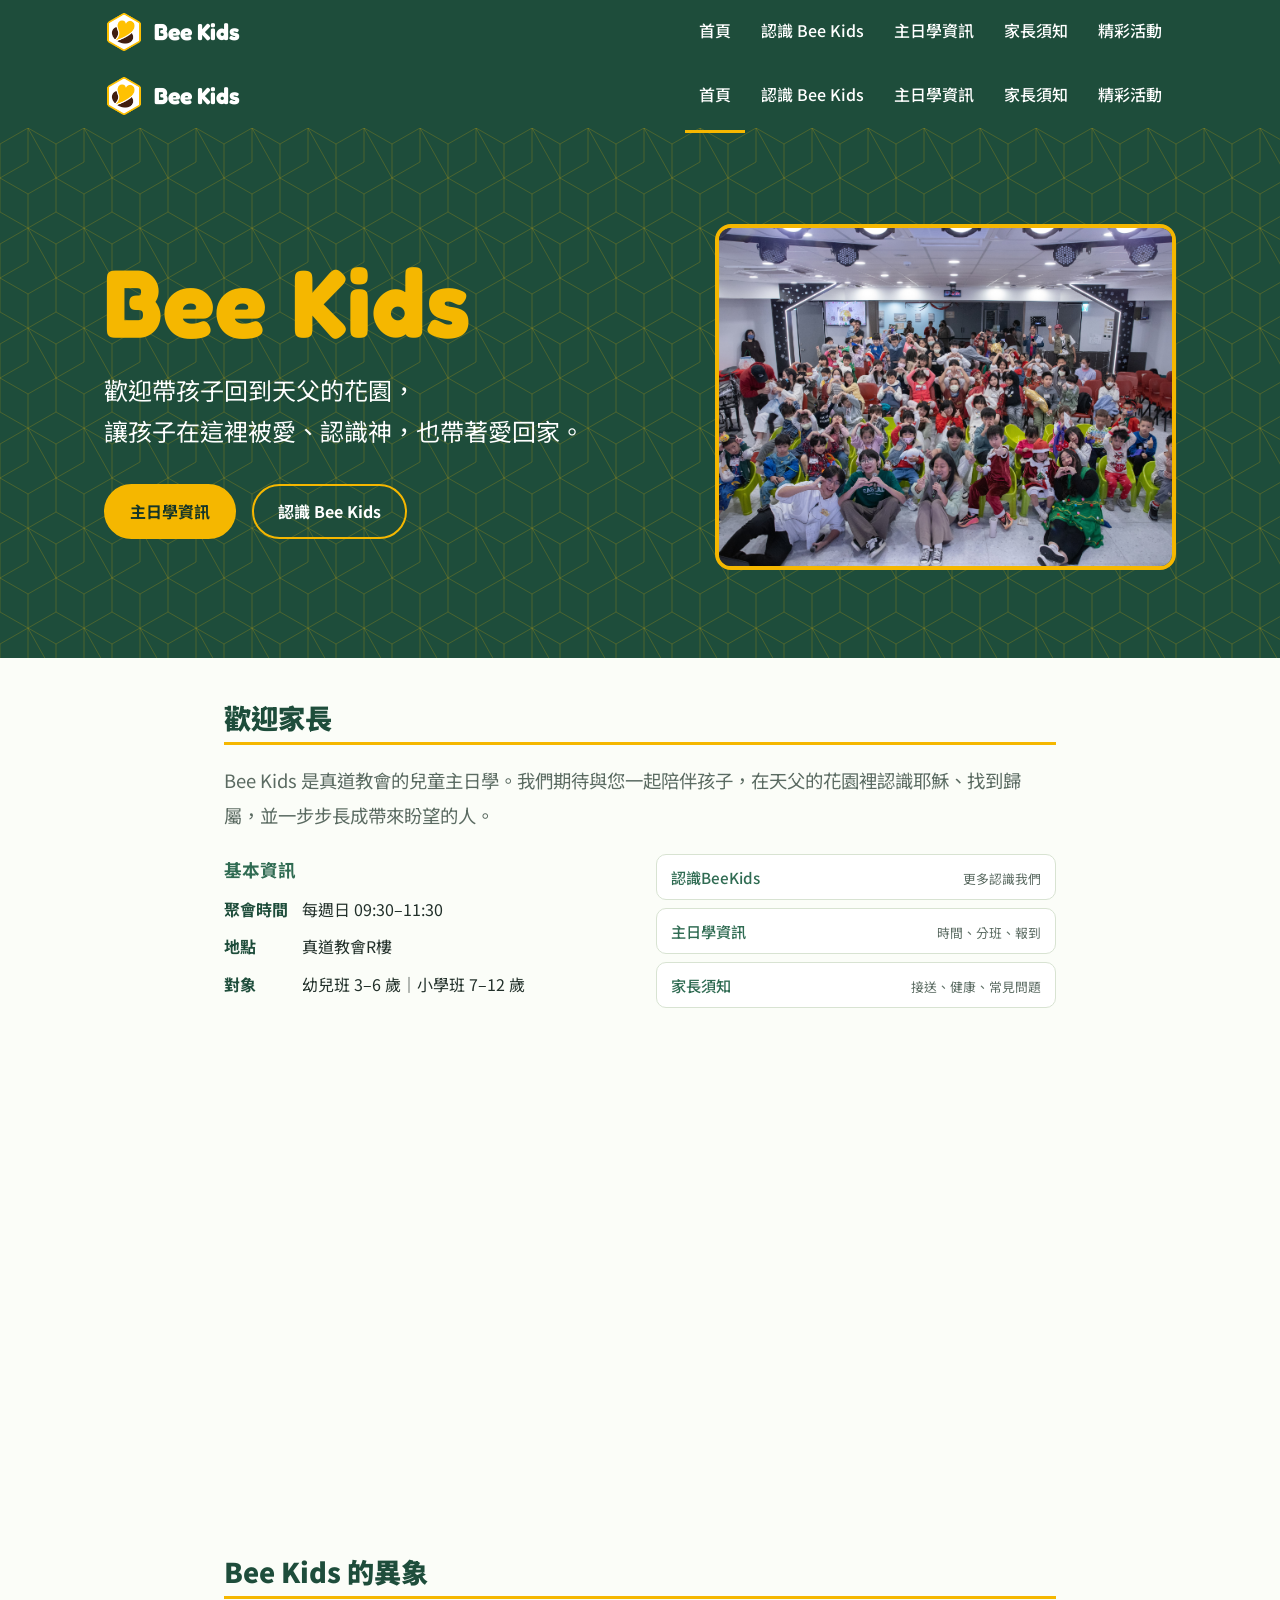
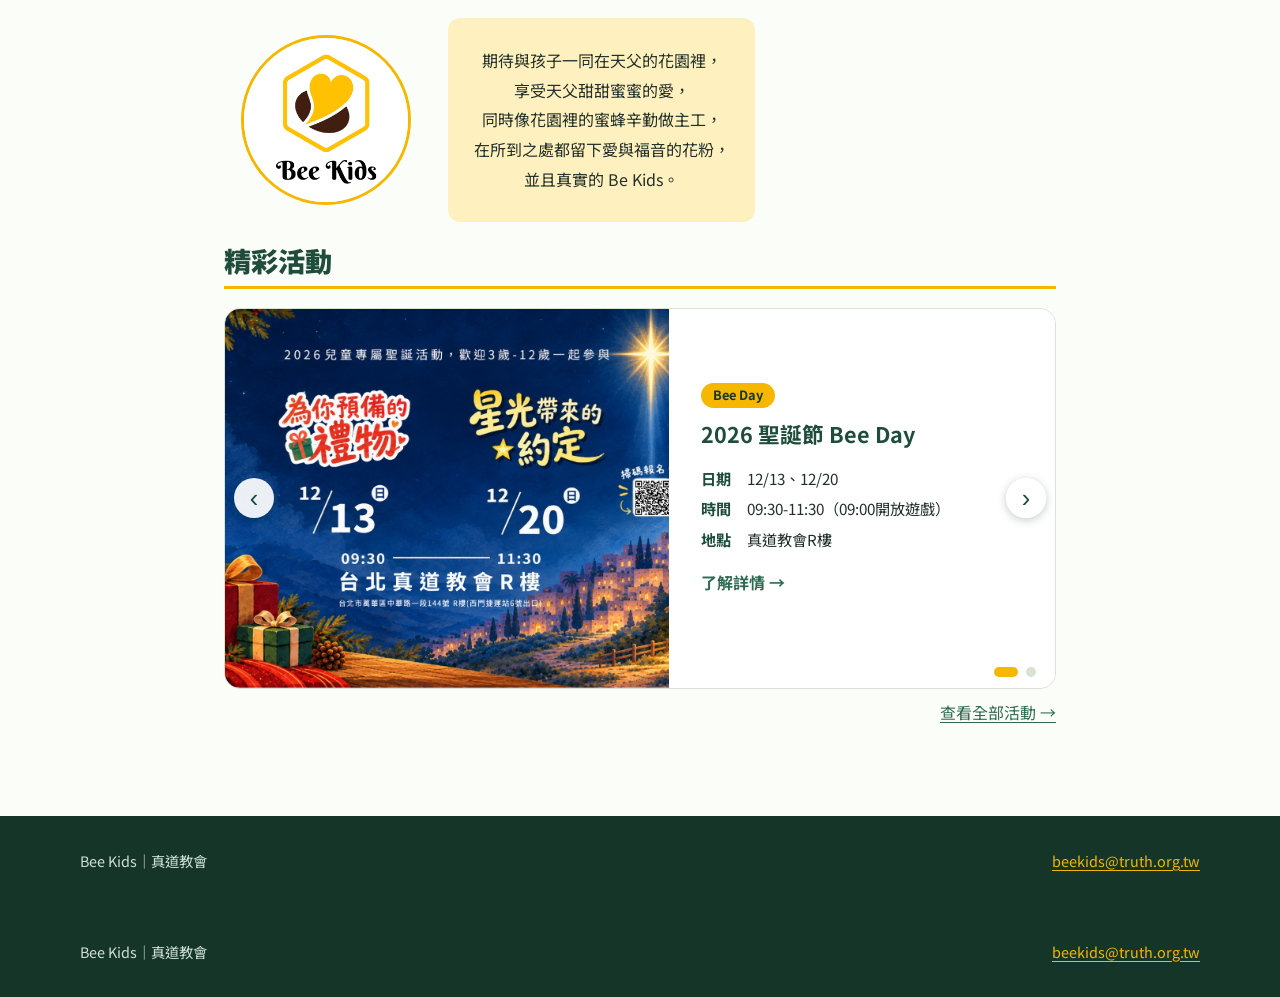
==== index.html @ 4174f371 "Update index.html" ====
<!doctype html>
<html lang="zh-Hant">
<head>
<meta charset="utf-8">
<meta name="viewport" content="width=device-width, initial-scale=1">
<title>Bee Kids｜家長平台</title>
<meta name="description" content="Bee Kids 兒童主日學家長平台：認識我們、主日學資訊、家長須知與年度行事曆。">
<link rel="stylesheet" href="assets/site.css">
<script defer src="assets/site.js"></script>
<link rel="stylesheet" href="assets/site.css">
<script defer src="assets/site.js"></script>
<script defer src="assets/events-carousel.js"></script>
</head>
<body class="home">

<section class="hero">
  <div class="hero-in">
    <div class="hero-text">
      <h1>Bee Kids</h1>
      <p>歡迎帶孩子回到天父的花園，<br>讓孩子在這裡被愛、認識神，也帶著愛回家。</p>
      <div class="btns">
        <a class="btn solid" href="parents/info.html">主日學資訊</a>
        <a class="btn line" href="parents/about.html">認識 Bee Kids</a>
      </div>
    </div>
    <figure class="hero-photo">
  <img src="assets/img/0705.jpg" alt="Bee Kids 活動合照">
</figure>
  </div>
</section>

<main id="main" class="page no-toc">
<article class="prose">

<h2 id="welcome">歡迎家長</h2>
<p class="lead">Bee Kids 是真道教會的兒童主日學。我們期待與您一起陪伴孩子，在天父的花園裡認識耶穌、找到歸屬，並一步步長成帶來盼望的人。</p>

<div class="info-split">
  <div class="info-left">
    <h3>基本資訊</h3>
    <dl class="facts">
      <dt>聚會時間</dt><dd>每週日 <span class="nw">09:30–11:30</span></dd>
      <dt>地點</dt><dd>真道教會R樓</dd>
      <dt>對象</dt><dd><span class="nw">幼兒班 3–6 歲</span>｜<span class="nw">小學班 7–12 歲</span></dd>
    </dl>
  </div>

  <ul class="links row">
    <li><a href="parents/info.html">認識BeeKids<small>更多認識我們</small></a></li>
    <li><a href="parents/info.html">主日學資訊<small>時間、分班、報到</small></a></li>
    <li><a href="parents/faq.html">家長須知<small>接送、健康、常見問題</small></a></li>
  </ul>
</div>

<!-- 影片播放區塊 -->
<div class="video-container" style="position: relative; padding-bottom: 56.25%; height: 0; overflow: hidden; max-width: 100%; margin-top: 1.5rem; border-radius: 12px;">
  <iframe 
    src="https://www.youtube.com/embed/9BmwcE1uINo" 
    title="Bee Kids 介紹影片" 
    frameborder="0" 
    allow="accelerometer; autoplay; clipboard-write; encrypted-media; gyroscope; picture-in-picture; web-share" 
    allowfullscreen
    style="position: absolute; top: 0; left: 0; width: 100%; height: 100%;">
  </iframe>
</div>

<h2 id="brand">Bee Kids 的異象</h2>
<div class="split has-logo two">
  <div class="split-logo"><img src="assets/img/BeeKids_白底.jpg" alt="Bee Kids LOGO"></div>
  <div class="split-text"><p>期待與孩子一同在天父的花園裡，<br>
    享受天父甜甜蜜蜜的愛，<br>
    同時像花園裡的蜜蜂辛勤做主工，<br>
    在所到之處都留下愛與福音的花粉，<br>
    並且真實的 Be Kids。</p></div>
</div>

  <section id="events-home" data-events-carousel hidden>
  <h2>精彩活動</h2>
  <div class="ev-car-mount"></div>
  <p class="ev-more"><a href="parents/events.html">查看全部活動 →</a></p>
</section>


</article>
</main>
</body>
</html>
---- assets/site.css ----
@import url("https://fonts.googleapis.com/css2?family=Fredoka:wght@500;700&family=Noto+Sans+TC:wght@400;500;700;900&display=swap");

:root{
  --honey:#F5B700; --honey-soft:#FFF1BF; --garden:#1E4D3B; --garden-deep:#143528; --leaf:#2F6B52;
  --ink:#22302A; --muted:#5B6B62; --paper:#FBFDF8; --mist:#EDF4E8; --line:#D8E3D2;
  --hw:125px; --head:64px;
}
*{box-sizing:border-box}
html{scroll-behavior:smooth;scroll-padding-top:calc(var(--head) + 20px)}
body{margin:0;font:400 1rem/1.85 "Noto Sans TC",system-ui,-apple-system,"Microsoft JhengHei",sans-serif;color:var(--ink);background:var(--paper)}
a{color:var(--leaf);text-underline-offset:3px}
a:focus-visible,button:focus-visible{outline:3px solid var(--honey);outline-offset:2px}
code{background:var(--mist);padding:.1em .4em;border-radius:4px;font-size:.9em}
.skip{position:absolute;left:-999px;top:8px}
.skip:focus{left:8px;background:#fff;padding:8px 12px;z-index:100}

/* ---------- Header ---------- */
.site-header{position:sticky;top:0;z-index:50;background:var(--garden);color:#fff;height:var(--head)}
.bar{max-width:1120px;height:100%;margin:0 auto;padding:0 24px;display:flex;align-items:center;gap:24px}
.brand{display:flex;align-items:center;gap:10px;color:var(--honey);text-decoration:none;font:700 1.45rem/1 Fredoka,sans-serif}
.brand img{height:40px;width:auto}
.site-header nav{margin-left:auto}
.site-header nav ul{list-style:none;margin:0;padding:0}
.site-header nav>ul{display:flex;gap:2px}
.site-header a{color:#fff;text-decoration:none}
.site-header nav>ul>li{position:relative}
.site-header nav>ul>li>a{display:block;padding:21px 14px;font-weight:500;border-bottom:3px solid transparent}
.site-header nav>ul>li:hover>a,.site-header nav>ul>li.on>a,.site-header a[aria-current]{border-bottom-color:var(--honey)}
.sub{display:none;position:absolute;left:0;top:100%;min-width:220px;background:#fff;border:1px solid var(--line);border-top:3px solid var(--honey);box-shadow:0 10px 24px rgba(20,53,40,.18);padding:8px 0}
.has-sub:hover>.sub,.has-sub:focus-within>.sub{display:block}
.sub a{display:block;color:var(--ink);padding:6px 18px;font-size:.95rem}
.sub a:hover{background:var(--honey-soft)}
.sub a[aria-current]{font-weight:700;background:var(--honey-soft)}
.sub .grp>a{font-weight:700;color:var(--garden)}
.sub .grp ul a{padding-left:34px;font-size:.9rem;color:var(--muted)}
.menu-btn{display:none;margin-left:auto;background:none;border:1px solid rgba(255,255,255,.5);color:#fff;border-radius:8px;padding:6px 14px;font:inherit;cursor:pointer}

/* ---------- Hero (home) ---------- */
.hero{background:var(--garden) url("data:image/svg+xml,%3Csvg xmlns='http://www.w3.org/2000/svg' width='56' height='100'%3E%3Cpath d='M28 66L0 50V16L28 0l28 16v34zM28 100V66M28 0v34L0 50v34l28 16 28-16V50z' fill='none' stroke='%23F5B700' stroke-opacity='.2'/%3E%3C/svg%3E");color:#fff}
.hero-in{max-width:1120px;margin:0 auto;padding:96px 24px 88px}
.hero-in{display:grid;grid-template-columns:1.1fr .9fr;gap:48px;align-items:center}
.hero-photo{margin:0}
.hero-photo img{display:block;width:100%;aspect-ratio:4/3;object-fit:cover;border-radius:16px;border:4px solid var(--honey)}
.hero h1{margin:0 0 20px;font:700 clamp(3.2rem,9vw,6rem)/1 Fredoka,sans-serif;color:var(--honey);letter-spacing:.01em}
.hero p{margin:0 0 32px;max-width:26em;font-size:clamp(1.15rem,2.4vw,1.5rem);line-height:1.7}
.btns{display:flex;flex-wrap:wrap;gap:12px}
.btn{display:inline-block;padding:11px 24px;border-radius:999px;font-weight:700;text-decoration:none;border:2px solid var(--honey)}
.btn.solid{background:var(--honey);color:var(--garden-deep)}
.btn.line{color:#fff}
.btn:hover{background:#fff;border-color:#fff;color:var(--garden-deep)}
.btns{display:flex;flex-wrap:wrap;gap:16px}
.btns-br{flex-basis:100%;height:0}
.hero-in{display:grid;grid-template-columns:1.1fr .9fr;gap:48px;align-items:center}
.hero-photo{margin:0}
.hero-photo img{display:block;width:100%;aspect-ratio:4/3;object-fit:cover;border-radius:16px;border:4px solid var(--honey)}

/* ---------- Page layout ---------- */
.page{max-width:1120px;margin:0 auto;padding:40px 24px 88px;display:grid;grid-template-columns:minmax(0,1fr) 220px;gap:48px}
.page.solo{grid-template-columns:minmax(0,1fr)}
.page.no-toc{grid-template-columns:minmax(0,52rem);justify-content:center}
.prose{max-width:46rem}
.home .prose{max-width:52rem}
.crumbs{font-size:.88rem;color:var(--muted);margin-bottom:8px}
.crumbs a{color:var(--muted)}
.crumbs span{margin:0 6px}
h1{font-size:2.3rem;line-height:1.3;font-weight:900;margin:0 0 .6em;color:var(--garden)}
h2{font-size:1.7rem;line-height:1.4;font-weight:900;margin:3.2rem 0 1rem;padding-bottom:.4rem;border-bottom:3px solid var(--honey);color:var(--garden)}
h2:first-child{margin-top:0}
h2 small,h3 small{font-size:.8rem;font-weight:400;color:#777;margin-left:.8em}
h3{font-size:1.25rem;font-weight:700;margin:2.2rem 0 .6rem;color:var(--leaf)}
.lead{font-size:1.15rem;color:var(--muted)}
.prose ul,.prose ol{padding-left:1.4em}
.prose li{margin:.35em 0}
.prose li::marker{color:var(--honey);font-weight:700}
.prose ol>li::marker{color:var(--leaf)}

/* ---------- Components ---------- */
.callout{background:var(--honey-soft);border-left:6px solid var(--honey);padding:14px 20px;margin:1.6rem 0;border-radius:0 8px 8px 0}
.callout p{margin:.3em 0}
.quote{font-size:1.2rem;font-weight:700;color:var(--garden);margin:1rem 0}
.steps{list-style:none;padding:0!important;display:grid;grid-template-columns:repeat(auto-fit,minmax(150px,1fr));gap:12px;counter-reset:s;margin:1rem 0 1.6rem}
.steps li{counter-increment:s;background:var(--mist);border-radius:10px;padding:14px 16px;margin:0;font-weight:500}
.steps li::before{content:counter(s);display:grid;place-items:center;width:28px;height:28px;margin-bottom:6px;border-radius:50%;background:var(--honey);color:var(--garden-deep);font:700 .95rem/1 Fredoka,sans-serif}
.links{list-style:none;padding:0!important;margin:1rem 0}
.links li{margin:0;border-bottom:1px solid var(--line)}
.links a{display:flex;justify-content:space-between;gap:16px;padding:12px 4px;text-decoration:none;font-weight:500}
.links a:hover{background:var(--honey-soft)}
.links small{color:var(--muted);font-weight:400}
.links.row{display:grid;grid-template-columns:repeat(3,1fr);gap:12px}
.links.row li{border:1px solid var(--line);border-radius:10px;background:#fff}
.links.row a{flex-direction:column;justify-content:center;gap:2px;padding:16px 18px;height:100%;border-radius:10px}
.split{display:grid;grid-template-columns:1fr 1fr;gap:20px;align-items:stretch;margin:1.2rem 0}
.split>*{margin:0!important;border-radius:12px}
.split.has-logo{grid-template-columns:.8fr 1.2fr 1.1fr}
.split-logo{display:flex;align-items:center;justify-content:center;padding:8px}
.split-logo img{width:100%;max-width:170px;aspect-ratio:1;object-fit:cover;border-radius:50%;border:3px solid var(--honey);background:#fff}
.split-text p{margin:0}
.split-text{display:flex;align-items:center;justify-content:center;text-align:center;background:var(--honey-soft);padding:28px 20px}
.split .links{border:1px solid var(--line);background:#fff;padding:6px 16px!important;display:flex;flex-direction:column;justify-content:center}
.split .links li:last-child{border-bottom:0}
.core{display:grid;grid-template-columns:auto 1fr;gap:40px;align-items:start;margin-top:1rem}
.core h3{margin-top:0}
.core .honey{margin:1rem 0 0}
.core-role{background:var(--mist);border-radius:12px;padding:24px 28px}
.sheet-wrap{overflow:auto;max-height:78vh;border:1px solid var(--line);border-radius:10px;background:#fff}
.sheet-table{border-collapse:separate;border-spacing:0;min-width:760px;width:100%;font-size:.92rem;line-height:1.5}
.sheet-table th,.sheet-table td{padding:6px 10px;border-bottom:1px solid var(--line);text-align:center;white-space:nowrap}
.sheet-table thead th{position:sticky;top:0;z-index:2;background:var(--garden);color:#fff;font-weight:700}
.sheet-table thead th small{display:block;font-weight:400;font-size:.75rem;color:var(--honey)}
.sheet-table .c1,.sheet-table .c2{position:sticky;z-index:1;background:var(--mist);color:var(--garden);font-weight:700;text-align:left}
.sheet-table .c1{left:0;width:52px;min-width:52px;max-width:52px;padding:6px;white-space:normal;text-align:center}
.sheet-table .c2{left:52px;width:108px;min-width:108px;padding:6px 8px;font-size:.88rem;white-space:normal;border-right:1px solid var(--line)}
.sheet-table thead .c1,.sheet-table thead .c2{z-index:3;background:var(--garden);color:#fff}
.sheet-table tr.sec-start td{border-top:3px solid var(--honey)}
.sheet-table td.none{color:#b5c0b9}
.sheet-table tr.leave td:not(.c1):not(.c2){background:#fafafa}
.sheet-table.one{min-width:0}
.sheet-table.one td:last-child,.sheet-table.one th:last-child{font-size:1.05rem;font-weight:500}
.sheet-note{font-size:.85rem;color:var(--muted);margin:.6rem 0}
.sheet-bar{display:flex;flex-wrap:wrap;gap:12px 20px;align-items:center;margin:1rem 0}
.seg{display:inline-flex;border:2px solid var(--garden);border-radius:999px;overflow:hidden}
.seg button{border:0;background:#fff;color:var(--garden);font:inherit;font-weight:700;padding:6px 18px;cursor:pointer}
.seg button[aria-pressed="true"]{background:var(--garden);color:#fff}
.pick{display:inline-flex;align-items:center;gap:6px}
.pick[hidden]{display:none}
.pick button{width:36px;height:36px;border:1px solid var(--line);border-radius:50%;background:#fff;color:var(--garden);font-size:1.2rem;line-height:1;cursor:pointer}
.pick button:hover{background:var(--honey-soft);border-color:var(--honey)}
.pick select{height:36px;border:1px solid var(--line);border-radius:8px;padding:0 10px;font:inherit;background:#fff;color:var(--ink)}
.cards{display:grid;grid-template-columns:repeat(auto-fill,minmax(220px,1fr));gap:14px;margin:1.4rem 0}
.card{display:block;padding:16px 20px;border:1px solid var(--line);border-radius:10px;background:#fff;color:var(--ink);text-decoration:none}
.card:hover{border-color:var(--honey);background:var(--honey-soft)}
.card b{display:block;color:var(--garden);font-size:1.1rem}
.card small{color:var(--muted)}
.facts{display:grid;grid-template-columns:max-content 1fr;gap:6px 24px;margin:1rem 0}
.facts dt{font-weight:700;color:var(--garden)}
.facts dd{margin:0}
.wk-date{font-size:1.25rem;margin:.2rem 0 .9rem}
.wk-date small{margin-left:.7em;font-size:.85rem;color:var(--muted)}
.blocks{display:grid;grid-template-columns:repeat(auto-fit,minmax(250px,1fr));gap:16px;align-items:start}
.bcol{display:grid;gap:16px;align-content:start}
.prose.wide{max-width:none}
.blk{border:1px solid var(--line);border-radius:10px;overflow:hidden;background:#fff}
.blk h3{margin:0;padding:8px 14px;background:var(--garden);color:#fff;font-size:1.05rem;border-bottom:3px solid var(--honey)}
.blk table{width:100%;border-collapse:collapse}
.blk th,.blk td{padding:8px 12px;border-bottom:1px solid var(--line);text-align:left;vertical-align:top}
.blk tr:last-child th,.blk tr:last-child td{border-bottom:0}
.blk th{width:40%;background:var(--mist);color:var(--garden);font-weight:700;font-size:.92rem}
.blk td.none{color:#b5c0b9}
.nm{white-space:nowrap}
.sheet-table thead th{vertical-align:top}
.sheet-table .c12{position:sticky;left:0;z-index:1;background:var(--mist);color:var(--garden);font-weight:700;text-align:center;vertical-align:middle;border-right:1px solid var(--line)}
.sheet-table td.stack{vertical-align:top}


/* ---------- 6B honeycomb ---------- */
.honey{--g:6px;display:grid;grid-template-columns:repeat(3,var(--hw));gap:var(--g);width:max-content;margin:2rem auto 3rem;padding-right:calc(var(--hw)/2)}
.hex{width:var(--hw);height:calc(var(--hw)*1.1547);clip-path:polygon(50% 0,100% 25%,100% 75%,50% 100%,0 75%,0 25%);display:flex;flex-direction:column;align-items:center;justify-content:center;text-align:center;padding:0 12px;background:var(--honey);color:var(--garden-deep)}
.hex:nth-child(even){background:var(--garden);color:#fff}
.hex:nth-child(n+4){margin-top:calc(var(--hw)*-.2887);transform:translateX(calc(var(--hw)/2 + var(--g)/2))}
.hex b{font-size:.9rem;font-weight:900;line-height:1.3}
.hex span{font:500 .68rem/1.3 Fredoka,sans-serif;margin-top:4px}

/* ---------- TOC ---------- */
.toc{position:sticky;top:calc(var(--head) + 24px);align-self:start;font-size:.9rem;border-left:2px solid var(--line);padding-left:16px}
.toc b{display:block;margin-bottom:6px;color:var(--garden)}
.toc a{display:block;padding:3px 0;color:var(--muted);text-decoration:none}
.toc a.h3{padding-left:14px;font-size:.85rem}
.toc a.on{color:var(--garden);font-weight:700}

/* ---------- Footer ---------- */
.site-footer{background:var(--garden-deep);color:#cfe0d6;padding:32px 24px;font-size:.9rem}
.site-footer div{max-width:1120px;margin:0 auto;display:flex;flex-wrap:wrap;justify-content:space-between;gap:8px 24px}
.site-footer a{color:var(--honey)}

/* ---------- Responsive ---------- */
@media (max-width:1000px){
  .page{grid-template-columns:minmax(0,1fr)}
  .toc{display:none}
}
@media (max-width:900px){
  .core{grid-template-columns:1fr}
  .split.has-logo{grid-template-columns:1fr 1fr}
  .split-logo{grid-column:1/-1}
  .menu-btn{display:block}
  .site-header nav{display:none;position:absolute;left:0;right:0;top:var(--head);margin:0;background:var(--garden);max-height:calc(100vh - var(--head));overflow:auto;padding:8px 24px 20px}
  .site-header nav.open{display:block}
  .site-header nav>ul{flex-direction:column}
  .site-header nav>ul>li>a{padding:10px 0}
  .sub{display:block;position:static;background:none;border:0;box-shadow:none;min-width:0;padding:0 0 4px 14px}
  .sub a,.sub .grp>a{color:#dbe9e0;padding:4px 0}
  .sub .grp ul a{padding-left:14px;color:#b9cfc2}
  .sub a:hover,.sub a[aria-current]{background:none;color:#fff}
}
@media (max-width:760px){
  h1{font-size:1.9rem}
  .hero-in{padding:64px 24px 56px;grid-template-columns:1fr;gap:32px}  .honey{grid-template-columns:1fr;width:auto;padding:0;gap:10px}
  .hex{width:auto;height:auto;clip-path:none;border-radius:10px;padding:14px 18px;align-items:flex-start;text-align:left}
  .hex:nth-child(n+4){margin-top:0;transform:none}
  .facts{grid-template-columns:1fr}
  .split,.split.has-logo{grid-template-columns:1fr}
  .links.row{grid-template-columns:1fr}
}
@media (prefers-reduced-motion:reduce){html{scroll-behavior:auto}}
.side{display:grid;grid-template-columns:1.4fr minmax(260px,.8fr);gap:28px;align-items:start}
.side-text{order:2;position:sticky;top:calc(var(--head) + 20px)}
.side-text>p:first-child{margin-top:0}
.side .form-embed{margin:0}
@media (max-width:900px){
  .side{grid-template-columns:1fr}
  .side-text{order:0;position:static}
}
.form-embed{border:1px solid var(--line);border-radius:10px;overflow:hidden;background:#fff;margin:1rem 0}
.form-embed iframe{display:block;width:80%;height:500px;border:0}
.side-text>ul:first-child{margin-top:0}
.form-embed.short iframe{height:500px}

/* ---------- 義工成員 ---------- */
.mgrp h3{margin:1.6rem 0 .4rem}
.chips{list-style:none;padding:0!important;margin:.4rem 0 0;display:flex;flex-wrap:wrap;gap:8px}
.chips li{margin:0;padding:4px 14px;background:var(--mist);border:1px solid var(--line);border-radius:999px;font-weight:500}
.chips small{margin-left:.5em;color:var(--muted);font-size:.78rem;font-weight:400}
.bd-now{background:var(--honey-soft);border:2px solid var(--honey);border-radius:12px;padding:16px 20px;margin:1rem 0 1.6rem}
.bd-now b{font-size:1.1rem;color:var(--garden)}
.bd-now p{margin:.4rem 0 0}
.bd-now ul{list-style:none;padding:0!important;margin:.5rem 0 0;display:flex;flex-wrap:wrap;gap:6px 22px}
.bd-now li{margin:0}
.bd-now li span{font-weight:700;color:var(--garden);margin-right:.5em;font-variant-numeric:tabular-nums}
.bd-now li.today{font-weight:700}
.bd-now li.today::after{content:"今天生日";margin-left:.6em;padding:1px 8px;border-radius:999px;background:var(--honey);color:var(--garden-deep);font-size:.75rem}
.bd-grid{display:grid;grid-template-columns:repeat(auto-fill,minmax(200px,1fr));gap:14px}
.bd-m{border:1px solid var(--line);border-radius:10px;background:#fff;padding:12px 16px}
.bd-m.now{border:2px solid var(--honey);background:var(--honey-soft)}
.bd-m h3{margin:0 0 .4rem;font-size:1.05rem}
.bd-m ul{list-style:none;padding:0!important;margin:0}
.bd-m li{margin:.15em 0;display:flex;gap:.8em}
.bd-m li span{color:var(--muted);min-width:3em;font-variant-numeric:tabular-nums}
.bd-m li.today{font-weight:700;color:var(--garden)}
.bd-m .none{margin:0;color:#b5c0b9}
.m-total{margin-left:.8em;font-size:.8rem;font-weight:400;color:var(--muted)}

/* ---------- 年度行事曆 ---------- */
.lead small{margin-left:1em;font-size:.85rem}
.cal-next{display:flex;flex-wrap:wrap;align-items:baseline;gap:6px 14px;background:var(--honey-soft);border:2px solid var(--honey);border-radius:12px;padding:14px 20px;margin:1.2rem 0}
.cal-next span{font-size:.85rem;font-weight:700;color:var(--garden-deep);background:var(--honey);border-radius:999px;padding:1px 10px}
.cal-next b{font-size:1.2rem;color:var(--garden)}
.cal-next b small{margin-left:.3em;font-size:.8rem;font-weight:400;color:var(--muted)}
.cal-next>small{color:var(--muted)}
.cal-grid{display:grid;grid-template-columns:repeat(auto-fill,minmax(280px,1fr));gap:14px}
.cal-m{border:1px solid var(--line);border-radius:10px;background:#fff;overflow:hidden}
.cal-m h3{margin:0;padding:8px 16px;background:var(--honey);color:var(--garden-deep);font-size:1rem}
.cal-m.now{border:2px solid var(--garden)}
.cal-m.now h3{background:var(--garden);color:#fff}
.cal-m ul{list-style:none;padding:8px 16px 12px!important;margin:0;min-height:3.4rem}
.cal-m li{margin:.25em 0}
.cal-m .none{margin:0;padding:8px 16px 12px;color:#b5c0b9}
.ev{display:flex;gap:.8em;align-items:baseline}
.ev::before{content:"";flex:none;width:9px;height:9px;border-radius:50%;background:var(--c);transform:translateY(-1px)}
.ev.meeting{--c:var(--garden)}
.ev.bee{--c:var(--honey)}
.ev.camp{--c:#5FA37B}
.ev.other{--c:#9AA79F}
.ev .d{min-width:4.8em;color:var(--muted);font-variant-numeric:tabular-nums}
.ev .d small{margin-left:.35em;font-size:.8rem}
.ev .t{font-weight:500}
.ev.past{opacity:.5}
.cal-legend{list-style:none;padding:0!important;display:flex;flex-wrap:wrap;gap:6px 20px;margin:1rem 0;font-size:.88rem;color:var(--muted)}
.cal-legend li{margin:0;gap:.5em;align-items:center}
.cal-sub{display:flex;flex-wrap:wrap;gap:12px 24px;align-items:center;justify-content:space-between;background:var(--mist);border-radius:12px;padding:18px 22px;margin:1.6rem 0 1rem}
.cal-sub p{margin:.2rem 0 0;color:var(--muted);font-size:.92rem}
.cal-sub .btn.line{color:var(--garden);border-color:var(--garden)}

/* ---------- 載入狀態標示 ---------- */
.load-badge{position:fixed;right:16px;bottom:16px;z-index:60;display:flex;align-items:center;gap:8px;padding:8px 16px;border-radius:999px;background:var(--garden);color:#fff;font-size:.9rem;font-weight:500;box-shadow:0 6px 18px rgba(20,53,40,.25);transition:opacity .4s}
.load-badge[hidden]{display:none}
.load-badge.ok{background:var(--leaf)}
.load-badge.fail{background:#8C3B2A}
.load-badge.out{opacity:0;pointer-events:none}
.load-badge .spin{width:14px;height:14px;border:2px solid rgba(255,255,255,.35);border-top-color:var(--honey);border-radius:50%;animation:spin .8s linear infinite}
@keyframes spin{to{transform:rotate(360deg)}}
@media (prefers-reduced-motion:reduce){.load-badge .spin{animation-duration:2.4s}}

/* ---------- 手機版調整 ---------- */
.time{white-space:nowrap}

@media (max-width:900px){
  .has-sub>.sub,.has-sub:hover>.sub,.has-sub:focus-within>.sub{display:none}
  .site-header nav>ul>li>a{padding:12px 0}}

@media (max-width:760px){
  h2{margin:4.4rem 0 .3rem}
  h2 + *{margin-top:.3rem!important}
  h1+h2{margin-top:2rem}
  .time{font-size:.9em}
  .facts{grid-template-columns:max-content 1fr;gap:6px 14px;font-size:.95rem}
  .links.row{grid-template-columns:1fr 1fr;gap:8px}
  .links.row li:first-child{grid-column:1/-1}
  .links.row a{padding:10px 12px;font-size:.95rem}
  .links.row small{font-size:.75rem}
  .home .cards{grid-template-columns:repeat(3,1fr);gap:8px}
  .home .card{padding:12px 6px;text-align:center}
  .home .card b{font-size:.95rem}
  .site-footer div{flex-direction:column;align-items:center;text-align:center;gap:4px}}

@media (max-width: 760px) {
  .hero {min-height: calc(100vh - var(--head));min-height: calc(100svh - var(--head));display: grid;align-content: center;}}
  .hero-in {width: 100%;}

/* ---------- 手機版：六宮格維持六邊形 ---------- */
@media (max-width:760px){
  :root{--hw:calc((100vw - 60px) / 3.5)}
  .honey{grid-template-columns:repeat(3,var(--hw));width:max-content;margin:1.5rem auto 2rem;padding:0 calc(var(--hw)/2) 0 0;gap:var(--g)}
  .hex{width:var(--hw);height:calc(var(--hw)*1.1547);clip-path:polygon(50% 0,100% 25%,100% 75%,50% 100%,0 75%,0 25%);border-radius:0;padding:0 6px;align-items:center;text-align:center}
  .hex:nth-child(n+4){margin-top:calc(var(--hw)*-.2887);transform:translateX(calc(var(--hw)/2 + var(--g)/2))}
  .hex b{font-size:.8rem}
  .hex span{font-size:.6rem;margin-top:2px}}

/* ---------- 分班卡片（兩欄並排，手機改單欄） ---------- */
.class-cards{display:grid;grid-template-columns:repeat(2,minmax(0,1fr));gap:20px;margin:1.4rem 0}
.class-cards .card{padding:24px 26px;border-top:5px solid var(--honey);border-radius:12px;box-shadow:0 2px 8px rgba(20,53,40,.06)}
.class-cards .card:hover{border-color:var(--line);border-top-color:var(--honey);background:#fff}
.class-cards .card h3{margin:0 0 .3rem;font-size:1.35rem;color:var(--garden)}
.class-cards .age{display:inline-block;margin:0 0 .8rem;padding:2px 14px;border-radius:999px;background:var(--honey-soft);color:var(--garden-deep);font-weight:700;font-size:.95rem}
.class-cards .desc{margin:0;color:var(--ink);line-height:1.8}
@media (max-width:640px){.class-cards{grid-template-columns:1fr}}

/* ---------- 近期活動頁 ---------- */
.ev-nav{position:sticky;top:64px;z-index:5;display:flex;gap:10px;flex-wrap:wrap;margin:1rem 0 2rem;padding:10px 0;background:var(--bg,#FBFDF8)}
.ev-nav a{display:inline-flex;flex-direction:column;padding:8px 18px;border:1px solid var(--line);border-radius:999px;background:#fff;color:var(--garden);font-weight:700;text-decoration:none;line-height:1.3}
.ev-nav a small{font-weight:400;color:var(--muted);font-size:.8rem}
.ev-nav a:hover{border-color:var(--honey);background:var(--honey-soft)}
.ev-sec{scroll-margin-top:130px;margin:0 0 2.5rem;padding:0 30px 30px;background:#fff;border:1px solid var(--line);border-radius:16px;box-shadow:0 4px 16px rgba(20,53,40,.08);overflow:hidden}
.ev-hero{position:relative;aspect-ratio:16/9;margin:0 -30px 1.4rem;overflow:hidden;background:linear-gradient(135deg,var(--honey-soft),#fff);border-bottom:1px solid var(--line);display:grid;place-items:center;color:var(--muted)}
.ev-hero img{position:absolute;inset:0;width:100%;height:100%;object-fit:cover}
.ev-tag{display:inline-block;margin:0 0 .4rem;padding:2px 12px;border-radius:999px;background:var(--honey);color:#3b2a10;font-weight:700;font-size:.85rem}
.ev-sec h2{margin-top:0}
.ev-days{display:grid;grid-template-columns:repeat(3,minmax(0,1fr));gap:14px;margin:1rem 0}
.ev-day{padding:16px 18px;border:1px solid var(--line);border-top:4px solid var(--honey);border-radius:10px;background:var(--bg,#FBFDF8)}
.ev-day h4{margin:0 0 .5rem;color:var(--garden)}
.ev-day p{margin:.5rem 0 .2rem;font-size:.85rem;color:var(--muted);font-weight:700}
.ev-day ul{margin:0;padding-left:1.1rem}
.ev-day li{margin:.2rem 0}
.ev-price{display:grid;grid-template-columns:repeat(2,minmax(0,1fr));gap:14px;margin:1rem 0}
.ev-price div{padding:14px 18px;border-radius:10px;background:var(--honey-soft);text-align:center}
.ev-price b{display:block;font-size:1.6rem;color:var(--garden)}
@media (max-width:760px){.ev-days{grid-template-columns:1fr}.ev-nav{top:56px}}
@media (max-width:480px){.ev-price{grid-template-columns:1fr}}

@media (max-width:560px){.ev-sec{padding:0 18px 22px}.ev-hero{margin:0 -18px 1.2rem}}
/* 回到最上面 */
.to-top{position:fixed;right:18px;bottom:18px;z-index:20;width:46px;height:46px;border:0;border-radius:50%;background:var(--honey);color:#3b2a10;font-size:1.3rem;font-weight:700;cursor:pointer;box-shadow:0 3px 10px rgba(0,0,0,.2);opacity:0;visibility:hidden;transform:translateY(8px);transition:opacity .25s,transform .25s,visibility .25s}
.to-top.show{opacity:1;visibility:visible;transform:none}
.to-top:hover{background:var(--garden);color:#fff}

/* ---------- 換行優化（中文單字落單） ---------- */
p,li,dd,dt,.lead,.quote{word-break:auto-phrase;text-wrap:pretty}
h1,h2,h3{word-break:auto-phrase;text-wrap:balance}
.nm,.btn,.ev-nav a{white-space:nowrap}

/* 活動卡片標題置中、不亂斷行 */
.ev-sec>.ev-tag{display:table;margin:1.2rem auto .6rem}
.ev-sec h2{text-align:start;border-bottom:0;padding-bottom:0;margin-bottom:.6rem}
.ev-sec h2 span{display:inline-block}
.ev-sec h2 .ev-sub{display:block;margin-top:.15em;font-size:.78em;color:var(--leaf)}
.ev-sec>.lead{text-align:start}

/* 手機：整體字級縮小 */
@media (max-width:560px){
  body{font-size:.94rem;line-height:1.75}
  .page{padding:28px 16px 80px}
  h1{font-size:1.6rem}
  h2{font-size:1.3rem;margin-top:2.4rem}
  h3{font-size:1.08rem;margin-top:1.8rem}
  h2 small,h3 small{display:block;margin:.2em 0 0}
  .lead{font-size:1rem}
  .quote{font-size:1.05rem}
  .ev-sec h2{font-size:1.3rem}
  .ev-day li{font-size:.92rem}
  .ev-price b{font-size:1.4rem}
  .class-cards .card{padding:20px}
  .ev-nav a{padding:6px 14px;font-size:.92rem}
}

/* 活動頁按鈕並排 */
.btn-group{display:flex;flex-wrap:wrap;gap:12px;justify-content:center}
.btn-group .btn{flex:1 1 0;min-width:max-content;text-align:center}
@media (max-width:640px){.btn-group .btn:first-child{flex:1 1 100%}}


/* ---------- 基本資訊＋方塊 ---------- */
.info-split{display:grid;grid-template-columns:repeat(2,minmax(0,1fr));gap:24px 32px;align-items:start;margin:1.4rem 0}
.info-split h3{margin:0 0 .5rem;font-size:1.1rem}
.info-split .facts{margin:0;gap:8px 14px}
.info-split .nw{white-space:nowrap}
.info-split .links.row{margin:0;grid-template-columns:1fr;gap:8px}
.info-split .links.row a{flex-direction:row;align-items:baseline;justify-content:space-between;gap:12px;padding:8px 14px;height:auto;white-space:nowrap;font-size:.95rem}
.info-split .links.row small{font-size:.8rem}
@media (max-width:760px){
  .info-split{grid-template-columns:1fr}
  .info-split .links.row{grid-template-columns:1fr 1fr;gap:8px}
  .info-split .links.row li:first-child{grid-column:1/-1}
  .info-split .links.row a{flex-direction:column;align-items:flex-start;gap:2px;white-space:normal;padding:10px 12px}
}

/* ---------- Events carousel (home) ---------- */
.ev-car{position:relative;margin:1.2rem 0 .6rem}
.ev-track{display:flex;overflow-x:auto;scroll-snap-type:x mandatory;scrollbar-width:none;border-radius:16px;border:1px solid var(--line);background:#fff}
.ev-track::-webkit-scrollbar{display:none}
.ev-slide{flex:0 0 100%;scroll-snap-align:start;display:grid;grid-template-columns:1.15fr 1fr;color:var(--ink);text-decoration:none}
.ev-slide figure{margin:0;background:var(--mist);min-height:220px}
.ev-slide img{display:block;width:100%;height:100%;aspect-ratio:16/9;object-fit:cover}
.ev-body{padding:28px 32px 44px;display:flex;flex-direction:column;justify-content:center;gap:6px}
.ev-chip{align-self:flex-start;background:var(--honey);color:var(--garden-deep);font-weight:700;font-size:.8rem;line-height:1;padding:6px 12px;border-radius:999px}
.ev-body h3{margin:.3rem 0 0;font-size:1.35rem;line-height:1.4;color:var(--garden)}
.ev-s{margin:0;color:var(--muted);font-weight:500}
.ev-body .facts{margin:.6rem 0 0;font-size:.95rem;gap:2px 16px}
.ev-go{margin-top:.6rem;font-weight:700;color:var(--leaf)}
.ev-slide:hover .ev-go{text-decoration:underline}
.ev-nav-btn{position:absolute;top:50%;transform:translateY(-50%);width:40px;height:40px;border:0;border-radius:50%;background:rgba(255,255,255,.92);color:var(--garden);font-size:1.6rem;line-height:1;cursor:pointer;box-shadow:0 2px 8px rgba(20,53,40,.25)}
.ev-nav-btn:hover{background:var(--honey)}
.ev-nav-btn.prev{left:10px}.ev-nav-btn.next{right:10px}
.ev-dots{position:absolute;right:20px;bottom:12px;display:flex;gap:8px}
.ev-dots button{width:10px;height:10px;padding:0;border:0;border-radius:50%;background:var(--line);cursor:pointer}
.ev-dots button[aria-current="true"]{background:var(--honey);width:24px;border-radius:999px}
.ev-more{text-align:right;margin:.4rem 0 0}
@media (max-width:760px){
  .ev-slide{grid-template-columns:1fr}
  .ev-body{padding:20px 20px 40px}
  .ev-nav-btn{top:calc((100vw - 48px) * 9 / 32)}  /* 按鈕貼在圖片垂直中間 */
  .ev-dots{left:20px;right:auto}}
---- assets/site.css ----
@import url("https://fonts.googleapis.com/css2?family=Fredoka:wght@500;700&family=Noto+Sans+TC:wght@400;500;700;900&display=swap");

:root{
  --honey:#F5B700; --honey-soft:#FFF1BF; --garden:#1E4D3B; --garden-deep:#143528; --leaf:#2F6B52;
  --ink:#22302A; --muted:#5B6B62; --paper:#FBFDF8; --mist:#EDF4E8; --line:#D8E3D2;
  --hw:125px; --head:64px;
}
*{box-sizing:border-box}
html{scroll-behavior:smooth;scroll-padding-top:calc(var(--head) + 20px)}
body{margin:0;font:400 1rem/1.85 "Noto Sans TC",system-ui,-apple-system,"Microsoft JhengHei",sans-serif;color:var(--ink);background:var(--paper)}
a{color:var(--leaf);text-underline-offset:3px}
a:focus-visible,button:focus-visible{outline:3px solid var(--honey);outline-offset:2px}
code{background:var(--mist);padding:.1em .4em;border-radius:4px;font-size:.9em}
.skip{position:absolute;left:-999px;top:8px}
.skip:focus{left:8px;background:#fff;padding:8px 12px;z-index:100}

/* ---------- Header ---------- */
.site-header{position:sticky;top:0;z-index:50;background:var(--garden);color:#fff;height:var(--head)}
.bar{max-width:1120px;height:100%;margin:0 auto;padding:0 24px;display:flex;align-items:center;gap:24px}
.brand{display:flex;align-items:center;gap:10px;color:var(--honey);text-decoration:none;font:700 1.45rem/1 Fredoka,sans-serif}
.brand img{height:40px;width:auto}
.site-header nav{margin-left:auto}
.site-header nav ul{list-style:none;margin:0;padding:0}
.site-header nav>ul{display:flex;gap:2px}
.site-header a{color:#fff;text-decoration:none}
.site-header nav>ul>li{position:relative}
.site-header nav>ul>li>a{display:block;padding:21px 14px;font-weight:500;border-bottom:3px solid transparent}
.site-header nav>ul>li:hover>a,.site-header nav>ul>li.on>a,.site-header a[aria-current]{border-bottom-color:var(--honey)}
.sub{display:none;position:absolute;left:0;top:100%;min-width:220px;background:#fff;border:1px solid var(--line);border-top:3px solid var(--honey);box-shadow:0 10px 24px rgba(20,53,40,.18);padding:8px 0}
.has-sub:hover>.sub,.has-sub:focus-within>.sub{display:block}
.sub a{display:block;color:var(--ink);padding:6px 18px;font-size:.95rem}
.sub a:hover{background:var(--honey-soft)}
.sub a[aria-current]{font-weight:700;background:var(--honey-soft)}
.sub .grp>a{font-weight:700;color:var(--garden)}
.sub .grp ul a{padding-left:34px;font-size:.9rem;color:var(--muted)}
.menu-btn{display:none;margin-left:auto;background:none;border:1px solid rgba(255,255,255,.5);color:#fff;border-radius:8px;padding:6px 14px;font:inherit;cursor:pointer}

/* ---------- Hero (home) ---------- */
.hero{background:var(--garden) url("data:image/svg+xml,%3Csvg xmlns='http://www.w3.org/2000/svg' width='56' height='100'%3E%3Cpath d='M28 66L0 50V16L28 0l28 16v34zM28 100V66M28 0v34L0 50v34l28 16 28-16V50z' fill='none' stroke='%23F5B700' stroke-opacity='.2'/%3E%3C/svg%3E");color:#fff}
.hero-in{max-width:1120px;margin:0 auto;padding:96px 24px 88px}
.hero-in{display:grid;grid-template-columns:1.1fr .9fr;gap:48px;align-items:center}
.hero-photo{margin:0}
.hero-photo img{display:block;width:100%;aspect-ratio:4/3;object-fit:cover;border-radius:16px;border:4px solid var(--honey)}
.hero h1{margin:0 0 20px;font:700 clamp(3.2rem,9vw,6rem)/1 Fredoka,sans-serif;color:var(--honey);letter-spacing:.01em}
.hero p{margin:0 0 32px;max-width:26em;font-size:clamp(1.15rem,2.4vw,1.5rem);line-height:1.7}
.btns{display:flex;flex-wrap:wrap;gap:12px}
.btn{display:inline-block;padding:11px 24px;border-radius:999px;font-weight:700;text-decoration:none;border:2px solid var(--honey)}
.btn.solid{background:var(--honey);color:var(--garden-deep)}
.btn.line{color:#fff}
.btn:hover{background:#fff;border-color:#fff;color:var(--garden-deep)}
.btns{display:flex;flex-wrap:wrap;gap:16px}
.btns-br{flex-basis:100%;height:0}
.hero-in{display:grid;grid-template-columns:1.1fr .9fr;gap:48px;align-items:center}
.hero-photo{margin:0}
.hero-photo img{display:block;width:100%;aspect-ratio:4/3;object-fit:cover;border-radius:16px;border:4px solid var(--honey)}

/* ---------- Page layout ---------- */
.page{max-width:1120px;margin:0 auto;padding:40px 24px 88px;display:grid;grid-template-columns:minmax(0,1fr) 220px;gap:48px}
.page.solo{grid-template-columns:minmax(0,1fr)}
.page.no-toc{grid-template-columns:minmax(0,52rem);justify-content:center}
.prose{max-width:46rem}
.home .prose{max-width:52rem}
.crumbs{font-size:.88rem;color:var(--muted);margin-bottom:8px}
.crumbs a{color:var(--muted)}
.crumbs span{margin:0 6px}
h1{font-size:2.3rem;line-height:1.3;font-weight:900;margin:0 0 .6em;color:var(--garden)}
h2{font-size:1.7rem;line-height:1.4;font-weight:900;margin:3.2rem 0 1rem;padding-bottom:.4rem;border-bottom:3px solid var(--honey);color:var(--garden)}
h2:first-child{margin-top:0}
h2 small,h3 small{font-size:.8rem;font-weight:400;color:#777;margin-left:.8em}
h3{font-size:1.25rem;font-weight:700;margin:2.2rem 0 .6rem;color:var(--leaf)}
.lead{font-size:1.15rem;color:var(--muted)}
.prose ul,.prose ol{padding-left:1.4em}
.prose li{margin:.35em 0}
.prose li::marker{color:var(--honey);font-weight:700}
.prose ol>li::marker{color:var(--leaf)}

/* ---------- Components ---------- */
.callout{background:var(--honey-soft);border-left:6px solid var(--honey);padding:14px 20px;margin:1.6rem 0;border-radius:0 8px 8px 0}
.callout p{margin:.3em 0}
.quote{font-size:1.2rem;font-weight:700;color:var(--garden);margin:1rem 0}
.steps{list-style:none;padding:0!important;display:grid;grid-template-columns:repeat(auto-fit,minmax(150px,1fr));gap:12px;counter-reset:s;margin:1rem 0 1.6rem}
.steps li{counter-increment:s;background:var(--mist);border-radius:10px;padding:14px 16px;margin:0;font-weight:500}
.steps li::before{content:counter(s);display:grid;place-items:center;width:28px;height:28px;margin-bottom:6px;border-radius:50%;background:var(--honey);color:var(--garden-deep);font:700 .95rem/1 Fredoka,sans-serif}
.links{list-style:none;padding:0!important;margin:1rem 0}
.links li{margin:0;border-bottom:1px solid var(--line)}
.links a{display:flex;justify-content:space-between;gap:16px;padding:12px 4px;text-decoration:none;font-weight:500}
.links a:hover{background:var(--honey-soft)}
.links small{color:var(--muted);font-weight:400}
.links.row{display:grid;grid-template-columns:repeat(3,1fr);gap:12px}
.links.row li{border:1px solid var(--line);border-radius:10px;background:#fff}
.links.row a{flex-direction:column;justify-content:center;gap:2px;padding:16px 18px;height:100%;border-radius:10px}
.split{display:grid;grid-template-columns:1fr 1fr;gap:20px;align-items:stretch;margin:1.2rem 0}
.split>*{margin:0!important;border-radius:12px}
.split.has-logo{grid-template-columns:.8fr 1.2fr 1.1fr}
.split-logo{display:flex;align-items:center;justify-content:center;padding:8px}
.split-logo img{width:100%;max-width:170px;aspect-ratio:1;object-fit:cover;border-radius:50%;border:3px solid var(--honey);background:#fff}
.split-text p{margin:0}
.split-text{display:flex;align-items:center;justify-content:center;text-align:center;background:var(--honey-soft);padding:28px 20px}
.split .links{border:1px solid var(--line);background:#fff;padding:6px 16px!important;display:flex;flex-direction:column;justify-content:center}
.split .links li:last-child{border-bottom:0}
.core{display:grid;grid-template-columns:auto 1fr;gap:40px;align-items:start;margin-top:1rem}
.core h3{margin-top:0}
.core .honey{margin:1rem 0 0}
.core-role{background:var(--mist);border-radius:12px;padding:24px 28px}
.sheet-wrap{overflow:auto;max-height:78vh;border:1px solid var(--line);border-radius:10px;background:#fff}
.sheet-table{border-collapse:separate;border-spacing:0;min-width:760px;width:100%;font-size:.92rem;line-height:1.5}
.sheet-table th,.sheet-table td{padding:6px 10px;border-bottom:1px solid var(--line);text-align:center;white-space:nowrap}
.sheet-table thead th{position:sticky;top:0;z-index:2;background:var(--garden);color:#fff;font-weight:700}
.sheet-table thead th small{display:block;font-weight:400;font-size:.75rem;color:var(--honey)}
.sheet-table .c1,.sheet-table .c2{position:sticky;z-index:1;background:var(--mist);color:var(--garden);font-weight:700;text-align:left}
.sheet-table .c1{left:0;width:52px;min-width:52px;max-width:52px;padding:6px;white-space:normal;text-align:center}
.sheet-table .c2{left:52px;width:108px;min-width:108px;padding:6px 8px;font-size:.88rem;white-space:normal;border-right:1px solid var(--line)}
.sheet-table thead .c1,.sheet-table thead .c2{z-index:3;background:var(--garden);color:#fff}
.sheet-table tr.sec-start td{border-top:3px solid var(--honey)}
.sheet-table td.none{color:#b5c0b9}
.sheet-table tr.leave td:not(.c1):not(.c2){background:#fafafa}
.sheet-table.one{min-width:0}
.sheet-table.one td:last-child,.sheet-table.one th:last-child{font-size:1.05rem;font-weight:500}
.sheet-note{font-size:.85rem;color:var(--muted);margin:.6rem 0}
.sheet-bar{display:flex;flex-wrap:wrap;gap:12px 20px;align-items:center;margin:1rem 0}
.seg{display:inline-flex;border:2px solid var(--garden);border-radius:999px;overflow:hidden}
.seg button{border:0;background:#fff;color:var(--garden);font:inherit;font-weight:700;padding:6px 18px;cursor:pointer}
.seg button[aria-pressed="true"]{background:var(--garden);color:#fff}
.pick{display:inline-flex;align-items:center;gap:6px}
.pick[hidden]{display:none}
.pick button{width:36px;height:36px;border:1px solid var(--line);border-radius:50%;background:#fff;color:var(--garden);font-size:1.2rem;line-height:1;cursor:pointer}
.pick button:hover{background:var(--honey-soft);border-color:var(--honey)}
.pick select{height:36px;border:1px solid var(--line);border-radius:8px;padding:0 10px;font:inherit;background:#fff;color:var(--ink)}
.cards{display:grid;grid-template-columns:repeat(auto-fill,minmax(220px,1fr));gap:14px;margin:1.4rem 0}
.card{display:block;padding:16px 20px;border:1px solid var(--line);border-radius:10px;background:#fff;color:var(--ink);text-decoration:none}
.card:hover{border-color:var(--honey);background:var(--honey-soft)}
.card b{display:block;color:var(--garden);font-size:1.1rem}
.card small{color:var(--muted)}
.facts{display:grid;grid-template-columns:max-content 1fr;gap:6px 24px;margin:1rem 0}
.facts dt{font-weight:700;color:var(--garden)}
.facts dd{margin:0}
.wk-date{font-size:1.25rem;margin:.2rem 0 .9rem}
.wk-date small{margin-left:.7em;font-size:.85rem;color:var(--muted)}
.blocks{display:grid;grid-template-columns:repeat(auto-fit,minmax(250px,1fr));gap:16px;align-items:start}
.bcol{display:grid;gap:16px;align-content:start}
.prose.wide{max-width:none}
.blk{border:1px solid var(--line);border-radius:10px;overflow:hidden;background:#fff}
.blk h3{margin:0;padding:8px 14px;background:var(--garden);color:#fff;font-size:1.05rem;border-bottom:3px solid var(--honey)}
.blk table{width:100%;border-collapse:collapse}
.blk th,.blk td{padding:8px 12px;border-bottom:1px solid var(--line);text-align:left;vertical-align:top}
.blk tr:last-child th,.blk tr:last-child td{border-bottom:0}
.blk th{width:40%;background:var(--mist);color:var(--garden);font-weight:700;font-size:.92rem}
.blk td.none{color:#b5c0b9}
.nm{white-space:nowrap}
.sheet-table thead th{vertical-align:top}
.sheet-table .c12{position:sticky;left:0;z-index:1;background:var(--mist);color:var(--garden);font-weight:700;text-align:center;vertical-align:middle;border-right:1px solid var(--line)}
.sheet-table td.stack{vertical-align:top}


/* ---------- 6B honeycomb ---------- */
.honey{--g:6px;display:grid;grid-template-columns:repeat(3,var(--hw));gap:var(--g);width:max-content;margin:2rem auto 3rem;padding-right:calc(var(--hw)/2)}
.hex{width:var(--hw);height:calc(var(--hw)*1.1547);clip-path:polygon(50% 0,100% 25%,100% 75%,50% 100%,0 75%,0 25%);display:flex;flex-direction:column;align-items:center;justify-content:center;text-align:center;padding:0 12px;background:var(--honey);color:var(--garden-deep)}
.hex:nth-child(even){background:var(--garden);color:#fff}
.hex:nth-child(n+4){margin-top:calc(var(--hw)*-.2887);transform:translateX(calc(var(--hw)/2 + var(--g)/2))}
.hex b{font-size:.9rem;font-weight:900;line-height:1.3}
.hex span{font:500 .68rem/1.3 Fredoka,sans-serif;margin-top:4px}

/* ---------- TOC ---------- */
.toc{position:sticky;top:calc(var(--head) + 24px);align-self:start;font-size:.9rem;border-left:2px solid var(--line);padding-left:16px}
.toc b{display:block;margin-bottom:6px;color:var(--garden)}
.toc a{display:block;padding:3px 0;color:var(--muted);text-decoration:none}
.toc a.h3{padding-left:14px;font-size:.85rem}
.toc a.on{color:var(--garden);font-weight:700}

/* ---------- Footer ---------- */
.site-footer{background:var(--garden-deep);color:#cfe0d6;padding:32px 24px;font-size:.9rem}
.site-footer div{max-width:1120px;margin:0 auto;display:flex;flex-wrap:wrap;justify-content:space-between;gap:8px 24px}
.site-footer a{color:var(--honey)}

/* ---------- Responsive ---------- */
@media (max-width:1000px){
  .page{grid-template-columns:minmax(0,1fr)}
  .toc{display:none}
}
@media (max-width:900px){
  .core{grid-template-columns:1fr}
  .split.has-logo{grid-template-columns:1fr 1fr}
  .split-logo{grid-column:1/-1}
  .menu-btn{display:block}
  .site-header nav{display:none;position:absolute;left:0;right:0;top:var(--head);margin:0;background:var(--garden);max-height:calc(100vh - var(--head));overflow:auto;padding:8px 24px 20px}
  .site-header nav.open{display:block}
  .site-header nav>ul{flex-direction:column}
  .site-header nav>ul>li>a{padding:10px 0}
  .sub{display:block;position:static;background:none;border:0;box-shadow:none;min-width:0;padding:0 0 4px 14px}
  .sub a,.sub .grp>a{color:#dbe9e0;padding:4px 0}
  .sub .grp ul a{padding-left:14px;color:#b9cfc2}
  .sub a:hover,.sub a[aria-current]{background:none;color:#fff}
}
@media (max-width:760px){
  h1{font-size:1.9rem}
  .hero-in{padding:64px 24px 56px;grid-template-columns:1fr;gap:32px}  .honey{grid-template-columns:1fr;width:auto;padding:0;gap:10px}
  .hex{width:auto;height:auto;clip-path:none;border-radius:10px;padding:14px 18px;align-items:flex-start;text-align:left}
  .hex:nth-child(n+4){margin-top:0;transform:none}
  .facts{grid-template-columns:1fr}
  .split,.split.has-logo{grid-template-columns:1fr}
  .links.row{grid-template-columns:1fr}
}
@media (prefers-reduced-motion:reduce){html{scroll-behavior:auto}}
.side{display:grid;grid-template-columns:1.4fr minmax(260px,.8fr);gap:28px;align-items:start}
.side-text{order:2;position:sticky;top:calc(var(--head) + 20px)}
.side-text>p:first-child{margin-top:0}
.side .form-embed{margin:0}
@media (max-width:900px){
  .side{grid-template-columns:1fr}
  .side-text{order:0;position:static}
}
.form-embed{border:1px solid var(--line);border-radius:10px;overflow:hidden;background:#fff;margin:1rem 0}
.form-embed iframe{display:block;width:80%;height:500px;border:0}
.side-text>ul:first-child{margin-top:0}
.form-embed.short iframe{height:500px}

/* ---------- 義工成員 ---------- */
.mgrp h3{margin:1.6rem 0 .4rem}
.chips{list-style:none;padding:0!important;margin:.4rem 0 0;display:flex;flex-wrap:wrap;gap:8px}
.chips li{margin:0;padding:4px 14px;background:var(--mist);border:1px solid var(--line);border-radius:999px;font-weight:500}
.chips small{margin-left:.5em;color:var(--muted);font-size:.78rem;font-weight:400}
.bd-now{background:var(--honey-soft);border:2px solid var(--honey);border-radius:12px;padding:16px 20px;margin:1rem 0 1.6rem}
.bd-now b{font-size:1.1rem;color:var(--garden)}
.bd-now p{margin:.4rem 0 0}
.bd-now ul{list-style:none;padding:0!important;margin:.5rem 0 0;display:flex;flex-wrap:wrap;gap:6px 22px}
.bd-now li{margin:0}
.bd-now li span{font-weight:700;color:var(--garden);margin-right:.5em;font-variant-numeric:tabular-nums}
.bd-now li.today{font-weight:700}
.bd-now li.today::after{content:"今天生日";margin-left:.6em;padding:1px 8px;border-radius:999px;background:var(--honey);color:var(--garden-deep);font-size:.75rem}
.bd-grid{display:grid;grid-template-columns:repeat(auto-fill,minmax(200px,1fr));gap:14px}
.bd-m{border:1px solid var(--line);border-radius:10px;background:#fff;padding:12px 16px}
.bd-m.now{border:2px solid var(--honey);background:var(--honey-soft)}
.bd-m h3{margin:0 0 .4rem;font-size:1.05rem}
.bd-m ul{list-style:none;padding:0!important;margin:0}
.bd-m li{margin:.15em 0;display:flex;gap:.8em}
.bd-m li span{color:var(--muted);min-width:3em;font-variant-numeric:tabular-nums}
.bd-m li.today{font-weight:700;color:var(--garden)}
.bd-m .none{margin:0;color:#b5c0b9}
.m-total{margin-left:.8em;font-size:.8rem;font-weight:400;color:var(--muted)}

/* ---------- 年度行事曆 ---------- */
.lead small{margin-left:1em;font-size:.85rem}
.cal-next{display:flex;flex-wrap:wrap;align-items:baseline;gap:6px 14px;background:var(--honey-soft);border:2px solid var(--honey);border-radius:12px;padding:14px 20px;margin:1.2rem 0}
.cal-next span{font-size:.85rem;font-weight:700;color:var(--garden-deep);background:var(--honey);border-radius:999px;padding:1px 10px}
.cal-next b{font-size:1.2rem;color:var(--garden)}
.cal-next b small{margin-left:.3em;font-size:.8rem;font-weight:400;color:var(--muted)}
.cal-next>small{color:var(--muted)}
.cal-grid{display:grid;grid-template-columns:repeat(auto-fill,minmax(280px,1fr));gap:14px}
.cal-m{border:1px solid var(--line);border-radius:10px;background:#fff;overflow:hidden}
.cal-m h3{margin:0;padding:8px 16px;background:var(--honey);color:var(--garden-deep);font-size:1rem}
.cal-m.now{border:2px solid var(--garden)}
.cal-m.now h3{background:var(--garden);color:#fff}
.cal-m ul{list-style:none;padding:8px 16px 12px!important;margin:0;min-height:3.4rem}
.cal-m li{margin:.25em 0}
.cal-m .none{margin:0;padding:8px 16px 12px;color:#b5c0b9}
.ev{display:flex;gap:.8em;align-items:baseline}
.ev::before{content:"";flex:none;width:9px;height:9px;border-radius:50%;background:var(--c);transform:translateY(-1px)}
.ev.meeting{--c:var(--garden)}
.ev.bee{--c:var(--honey)}
.ev.camp{--c:#5FA37B}
.ev.other{--c:#9AA79F}
.ev .d{min-width:4.8em;color:var(--muted);font-variant-numeric:tabular-nums}
.ev .d small{margin-left:.35em;font-size:.8rem}
.ev .t{font-weight:500}
.ev.past{opacity:.5}
.cal-legend{list-style:none;padding:0!important;display:flex;flex-wrap:wrap;gap:6px 20px;margin:1rem 0;font-size:.88rem;color:var(--muted)}
.cal-legend li{margin:0;gap:.5em;align-items:center}
.cal-sub{display:flex;flex-wrap:wrap;gap:12px 24px;align-items:center;justify-content:space-between;background:var(--mist);border-radius:12px;padding:18px 22px;margin:1.6rem 0 1rem}
.cal-sub p{margin:.2rem 0 0;color:var(--muted);font-size:.92rem}
.cal-sub .btn.line{color:var(--garden);border-color:var(--garden)}

/* ---------- 載入狀態標示 ---------- */
.load-badge{position:fixed;right:16px;bottom:16px;z-index:60;display:flex;align-items:center;gap:8px;padding:8px 16px;border-radius:999px;background:var(--garden);color:#fff;font-size:.9rem;font-weight:500;box-shadow:0 6px 18px rgba(20,53,40,.25);transition:opacity .4s}
.load-badge[hidden]{display:none}
.load-badge.ok{background:var(--leaf)}
.load-badge.fail{background:#8C3B2A}
.load-badge.out{opacity:0;pointer-events:none}
.load-badge .spin{width:14px;height:14px;border:2px solid rgba(255,255,255,.35);border-top-color:var(--honey);border-radius:50%;animation:spin .8s linear infinite}
@keyframes spin{to{transform:rotate(360deg)}}
@media (prefers-reduced-motion:reduce){.load-badge .spin{animation-duration:2.4s}}

/* ---------- 手機版調整 ---------- */
.time{white-space:nowrap}

@media (max-width:900px){
  .has-sub>.sub,.has-sub:hover>.sub,.has-sub:focus-within>.sub{display:none}
  .site-header nav>ul>li>a{padding:12px 0}}

@media (max-width:760px){
  h2{margin:4.4rem 0 .3rem}
  h2 + *{margin-top:.3rem!important}
  h1+h2{margin-top:2rem}
  .time{font-size:.9em}
  .facts{grid-template-columns:max-content 1fr;gap:6px 14px;font-size:.95rem}
  .links.row{grid-template-columns:1fr 1fr;gap:8px}
  .links.row li:first-child{grid-column:1/-1}
  .links.row a{padding:10px 12px;font-size:.95rem}
  .links.row small{font-size:.75rem}
  .home .cards{grid-template-columns:repeat(3,1fr);gap:8px}
  .home .card{padding:12px 6px;text-align:center}
  .home .card b{font-size:.95rem}
  .site-footer div{flex-direction:column;align-items:center;text-align:center;gap:4px}}

@media (max-width: 760px) {
  .hero {min-height: calc(100vh - var(--head));min-height: calc(100svh - var(--head));display: grid;align-content: center;}}
  .hero-in {width: 100%;}

/* ---------- 手機版：六宮格維持六邊形 ---------- */
@media (max-width:760px){
  :root{--hw:calc((100vw - 60px) / 3.5)}
  .honey{grid-template-columns:repeat(3,var(--hw));width:max-content;margin:1.5rem auto 2rem;padding:0 calc(var(--hw)/2) 0 0;gap:var(--g)}
  .hex{width:var(--hw);height:calc(var(--hw)*1.1547);clip-path:polygon(50% 0,100% 25%,100% 75%,50% 100%,0 75%,0 25%);border-radius:0;padding:0 6px;align-items:center;text-align:center}
  .hex:nth-child(n+4){margin-top:calc(var(--hw)*-.2887);transform:translateX(calc(var(--hw)/2 + var(--g)/2))}
  .hex b{font-size:.8rem}
  .hex span{font-size:.6rem;margin-top:2px}}

/* ---------- 分班卡片（兩欄並排，手機改單欄） ---------- */
.class-cards{display:grid;grid-template-columns:repeat(2,minmax(0,1fr));gap:20px;margin:1.4rem 0}
.class-cards .card{padding:24px 26px;border-top:5px solid var(--honey);border-radius:12px;box-shadow:0 2px 8px rgba(20,53,40,.06)}
.class-cards .card:hover{border-color:var(--line);border-top-color:var(--honey);background:#fff}
.class-cards .card h3{margin:0 0 .3rem;font-size:1.35rem;color:var(--garden)}
.class-cards .age{display:inline-block;margin:0 0 .8rem;padding:2px 14px;border-radius:999px;background:var(--honey-soft);color:var(--garden-deep);font-weight:700;font-size:.95rem}
.class-cards .desc{margin:0;color:var(--ink);line-height:1.8}
@media (max-width:640px){.class-cards{grid-template-columns:1fr}}

/* ---------- 近期活動頁 ---------- */
.ev-nav{position:sticky;top:64px;z-index:5;display:flex;gap:10px;flex-wrap:wrap;margin:1rem 0 2rem;padding:10px 0;background:var(--bg,#FBFDF8)}
.ev-nav a{display:inline-flex;flex-direction:column;padding:8px 18px;border:1px solid var(--line);border-radius:999px;background:#fff;color:var(--garden);font-weight:700;text-decoration:none;line-height:1.3}
.ev-nav a small{font-weight:400;color:var(--muted);font-size:.8rem}
.ev-nav a:hover{border-color:var(--honey);background:var(--honey-soft)}
.ev-sec{scroll-margin-top:130px;margin:0 0 2.5rem;padding:0 30px 30px;background:#fff;border:1px solid var(--line);border-radius:16px;box-shadow:0 4px 16px rgba(20,53,40,.08);overflow:hidden}
.ev-hero{position:relative;aspect-ratio:16/9;margin:0 -30px 1.4rem;overflow:hidden;background:linear-gradient(135deg,var(--honey-soft),#fff);border-bottom:1px solid var(--line);display:grid;place-items:center;color:var(--muted)}
.ev-hero img{position:absolute;inset:0;width:100%;height:100%;object-fit:cover}
.ev-tag{display:inline-block;margin:0 0 .4rem;padding:2px 12px;border-radius:999px;background:var(--honey);color:#3b2a10;font-weight:700;font-size:.85rem}
.ev-sec h2{margin-top:0}
.ev-days{display:grid;grid-template-columns:repeat(3,minmax(0,1fr));gap:14px;margin:1rem 0}
.ev-day{padding:16px 18px;border:1px solid var(--line);border-top:4px solid var(--honey);border-radius:10px;background:var(--bg,#FBFDF8)}
.ev-day h4{margin:0 0 .5rem;color:var(--garden)}
.ev-day p{margin:.5rem 0 .2rem;font-size:.85rem;color:var(--muted);font-weight:700}
.ev-day ul{margin:0;padding-left:1.1rem}
.ev-day li{margin:.2rem 0}
.ev-price{display:grid;grid-template-columns:repeat(2,minmax(0,1fr));gap:14px;margin:1rem 0}
.ev-price div{padding:14px 18px;border-radius:10px;background:var(--honey-soft);text-align:center}
.ev-price b{display:block;font-size:1.6rem;color:var(--garden)}
@media (max-width:760px){.ev-days{grid-template-columns:1fr}.ev-nav{top:56px}}
@media (max-width:480px){.ev-price{grid-template-columns:1fr}}

@media (max-width:560px){.ev-sec{padding:0 18px 22px}.ev-hero{margin:0 -18px 1.2rem}}
/* 回到最上面 */
.to-top{position:fixed;right:18px;bottom:18px;z-index:20;width:46px;height:46px;border:0;border-radius:50%;background:var(--honey);color:#3b2a10;font-size:1.3rem;font-weight:700;cursor:pointer;box-shadow:0 3px 10px rgba(0,0,0,.2);opacity:0;visibility:hidden;transform:translateY(8px);transition:opacity .25s,transform .25s,visibility .25s}
.to-top.show{opacity:1;visibility:visible;transform:none}
.to-top:hover{background:var(--garden);color:#fff}

/* ---------- 換行優化（中文單字落單） ---------- */
p,li,dd,dt,.lead,.quote{word-break:auto-phrase;text-wrap:pretty}
h1,h2,h3{word-break:auto-phrase;text-wrap:balance}
.nm,.btn,.ev-nav a{white-space:nowrap}

/* 活動卡片標題置中、不亂斷行 */
.ev-sec>.ev-tag{display:table;margin:1.2rem auto .6rem}
.ev-sec h2{text-align:start;border-bottom:0;padding-bottom:0;margin-bottom:.6rem}
.ev-sec h2 span{display:inline-block}
.ev-sec h2 .ev-sub{display:block;margin-top:.15em;font-size:.78em;color:var(--leaf)}
.ev-sec>.lead{text-align:start}

/* 手機：整體字級縮小 */
@media (max-width:560px){
  body{font-size:.94rem;line-height:1.75}
  .page{padding:28px 16px 80px}
  h1{font-size:1.6rem}
  h2{font-size:1.3rem;margin-top:2.4rem}
  h3{font-size:1.08rem;margin-top:1.8rem}
  h2 small,h3 small{display:block;margin:.2em 0 0}
  .lead{font-size:1rem}
  .quote{font-size:1.05rem}
  .ev-sec h2{font-size:1.3rem}
  .ev-day li{font-size:.92rem}
  .ev-price b{font-size:1.4rem}
  .class-cards .card{padding:20px}
  .ev-nav a{padding:6px 14px;font-size:.92rem}
}

/* 活動頁按鈕並排 */
.btn-group{display:flex;flex-wrap:wrap;gap:12px;justify-content:center}
.btn-group .btn{flex:1 1 0;min-width:max-content;text-align:center}
@media (max-width:640px){.btn-group .btn:first-child{flex:1 1 100%}}


/* ---------- 基本資訊＋方塊 ---------- */
.info-split{display:grid;grid-template-columns:repeat(2,minmax(0,1fr));gap:24px 32px;align-items:start;margin:1.4rem 0}
.info-split h3{margin:0 0 .5rem;font-size:1.1rem}
.info-split .facts{margin:0;gap:8px 14px}
.info-split .nw{white-space:nowrap}
.info-split .links.row{margin:0;grid-template-columns:1fr;gap:8px}
.info-split .links.row a{flex-direction:row;align-items:baseline;justify-content:space-between;gap:12px;padding:8px 14px;height:auto;white-space:nowrap;font-size:.95rem}
.info-split .links.row small{font-size:.8rem}
@media (max-width:760px){
  .info-split{grid-template-columns:1fr}
  .info-split .links.row{grid-template-columns:1fr 1fr;gap:8px}
  .info-split .links.row li:first-child{grid-column:1/-1}
  .info-split .links.row a{flex-direction:column;align-items:flex-start;gap:2px;white-space:normal;padding:10px 12px}
}

/* ---------- Events carousel (home) ---------- */
.ev-car{position:relative;margin:1.2rem 0 .6rem}
.ev-track{display:flex;overflow-x:auto;scroll-snap-type:x mandatory;scrollbar-width:none;border-radius:16px;border:1px solid var(--line);background:#fff}
.ev-track::-webkit-scrollbar{display:none}
.ev-slide{flex:0 0 100%;scroll-snap-align:start;display:grid;grid-template-columns:1.15fr 1fr;color:var(--ink);text-decoration:none}
.ev-slide figure{margin:0;background:var(--mist);min-height:220px}
.ev-slide img{display:block;width:100%;height:100%;aspect-ratio:16/9;object-fit:cover}
.ev-body{padding:28px 32px 44px;display:flex;flex-direction:column;justify-content:center;gap:6px}
.ev-chip{align-self:flex-start;background:var(--honey);color:var(--garden-deep);font-weight:700;font-size:.8rem;line-height:1;padding:6px 12px;border-radius:999px}
.ev-body h3{margin:.3rem 0 0;font-size:1.35rem;line-height:1.4;color:var(--garden)}
.ev-s{margin:0;color:var(--muted);font-weight:500}
.ev-body .facts{margin:.6rem 0 0;font-size:.95rem;gap:2px 16px}
.ev-go{margin-top:.6rem;font-weight:700;color:var(--leaf)}
.ev-slide:hover .ev-go{text-decoration:underline}
.ev-nav-btn{position:absolute;top:50%;transform:translateY(-50%);width:40px;height:40px;border:0;border-radius:50%;background:rgba(255,255,255,.92);color:var(--garden);font-size:1.6rem;line-height:1;cursor:pointer;box-shadow:0 2px 8px rgba(20,53,40,.25)}
.ev-nav-btn:hover{background:var(--honey)}
.ev-nav-btn.prev{left:10px}.ev-nav-btn.next{right:10px}
.ev-dots{position:absolute;right:20px;bottom:12px;display:flex;gap:8px}
.ev-dots button{width:10px;height:10px;padding:0;border:0;border-radius:50%;background:var(--line);cursor:pointer}
.ev-dots button[aria-current="true"]{background:var(--honey);width:24px;border-radius:999px}
.ev-more{text-align:right;margin:.4rem 0 0}
@media (max-width:760px){
  .ev-slide{grid-template-columns:1fr}
  .ev-body{padding:20px 20px 40px}
  .ev-nav-btn{top:calc((100vw - 48px) * 9 / 32)}  /* 按鈕貼在圖片垂直中間 */
  .ev-dots{left:20px;right:auto}}
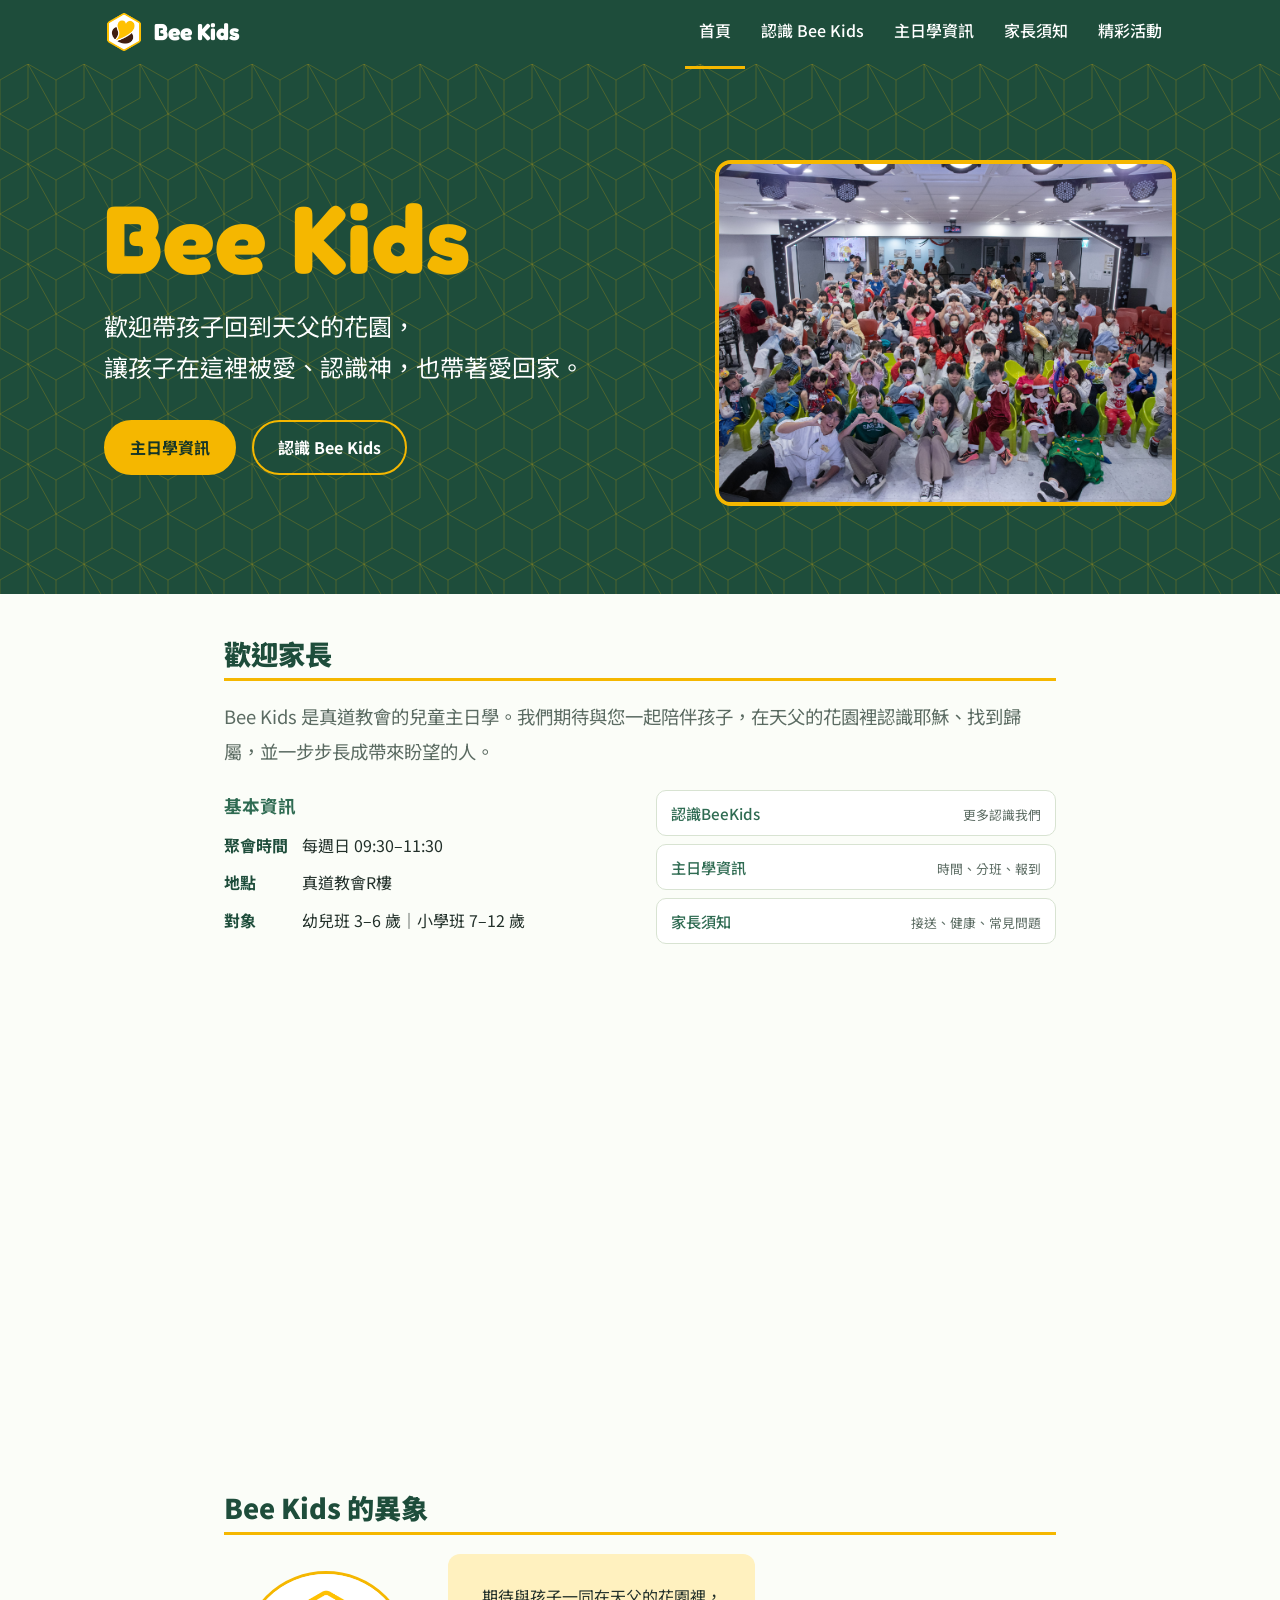
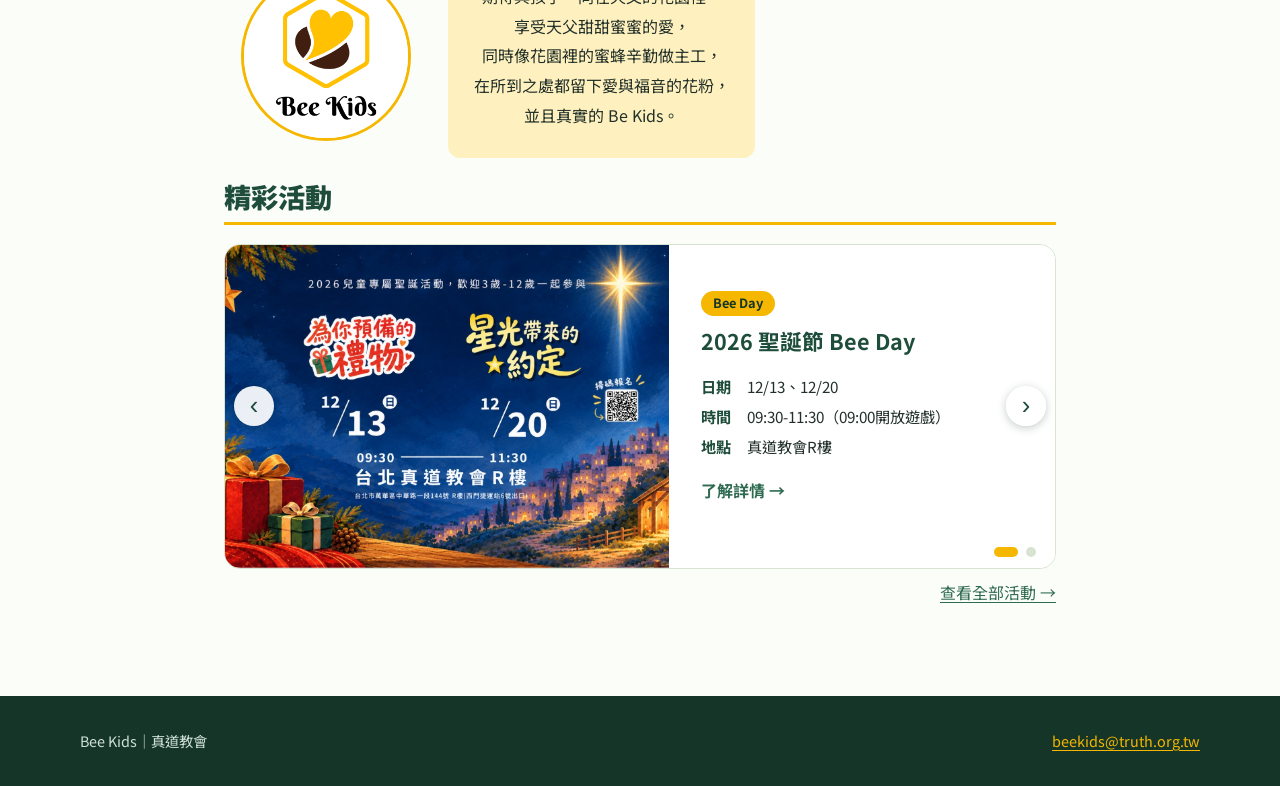
==== commit 1e6da16c: "Update index.html" ====
--- a/index.html
+++ b/index.html
@@ -8,7 +8,6 @@
 <link rel="stylesheet" href="assets/site.css">
 <script defer src="assets/site.js"></script>
 <link rel="stylesheet" href="assets/site.css">
-<script defer src="assets/site.js"></script>
 <script defer src="assets/events-carousel.js"></script>
 </head>
 <body class="home">
--- a/assets/site.css
+++ b/assets/site.css
@@ -423,7 +423,16 @@
 .ev-dots button[aria-current="true"]{background:var(--honey);width:24px;border-radius:999px}
 .ev-more{text-align:right;margin:.4rem 0 0}
 @media (max-width:760px){
-  .ev-slide{grid-template-columns:1fr}
+  .ev-slide{grid-template-columns:minmax(0,1fr)}
   .ev-body{padding:20px 20px 40px}
   .ev-nav-btn{top:calc((100vw - 48px) * 9 / 32)}  /* 按鈕貼在圖片垂直中間 */
   .ev-dots{left:20px;right:auto}}
+
+/* 內容太長不換行，超出用 … 截斷 */
+.ev-slide{grid-template-columns:minmax(0,1.15fr) minmax(0,1fr)}  /* 讓欄位能被壓縮，不會被長文字撐開 */
+.ev-body{min-width:0}
+.ev-body h3,
+.ev-s,
+.ev-body .facts dd{white-space:nowrap;overflow:hidden;text-overflow:ellipsis}
+.ev-body .facts{grid-template-columns:max-content minmax(0,1fr)}
+.ev-body .facts dt{white-space:nowrap}
--- a/assets/site.css
+++ b/assets/site.css
@@ -423,7 +423,16 @@
 .ev-dots button[aria-current="true"]{background:var(--honey);width:24px;border-radius:999px}
 .ev-more{text-align:right;margin:.4rem 0 0}
 @media (max-width:760px){
-  .ev-slide{grid-template-columns:1fr}
+  .ev-slide{grid-template-columns:minmax(0,1fr)}
   .ev-body{padding:20px 20px 40px}
   .ev-nav-btn{top:calc((100vw - 48px) * 9 / 32)}  /* 按鈕貼在圖片垂直中間 */
   .ev-dots{left:20px;right:auto}}
+
+/* 內容太長不換行，超出用 … 截斷 */
+.ev-slide{grid-template-columns:minmax(0,1.15fr) minmax(0,1fr)}  /* 讓欄位能被壓縮，不會被長文字撐開 */
+.ev-body{min-width:0}
+.ev-body h3,
+.ev-s,
+.ev-body .facts dd{white-space:nowrap;overflow:hidden;text-overflow:ellipsis}
+.ev-body .facts{grid-template-columns:max-content minmax(0,1fr)}
+.ev-body .facts dt{white-space:nowrap}
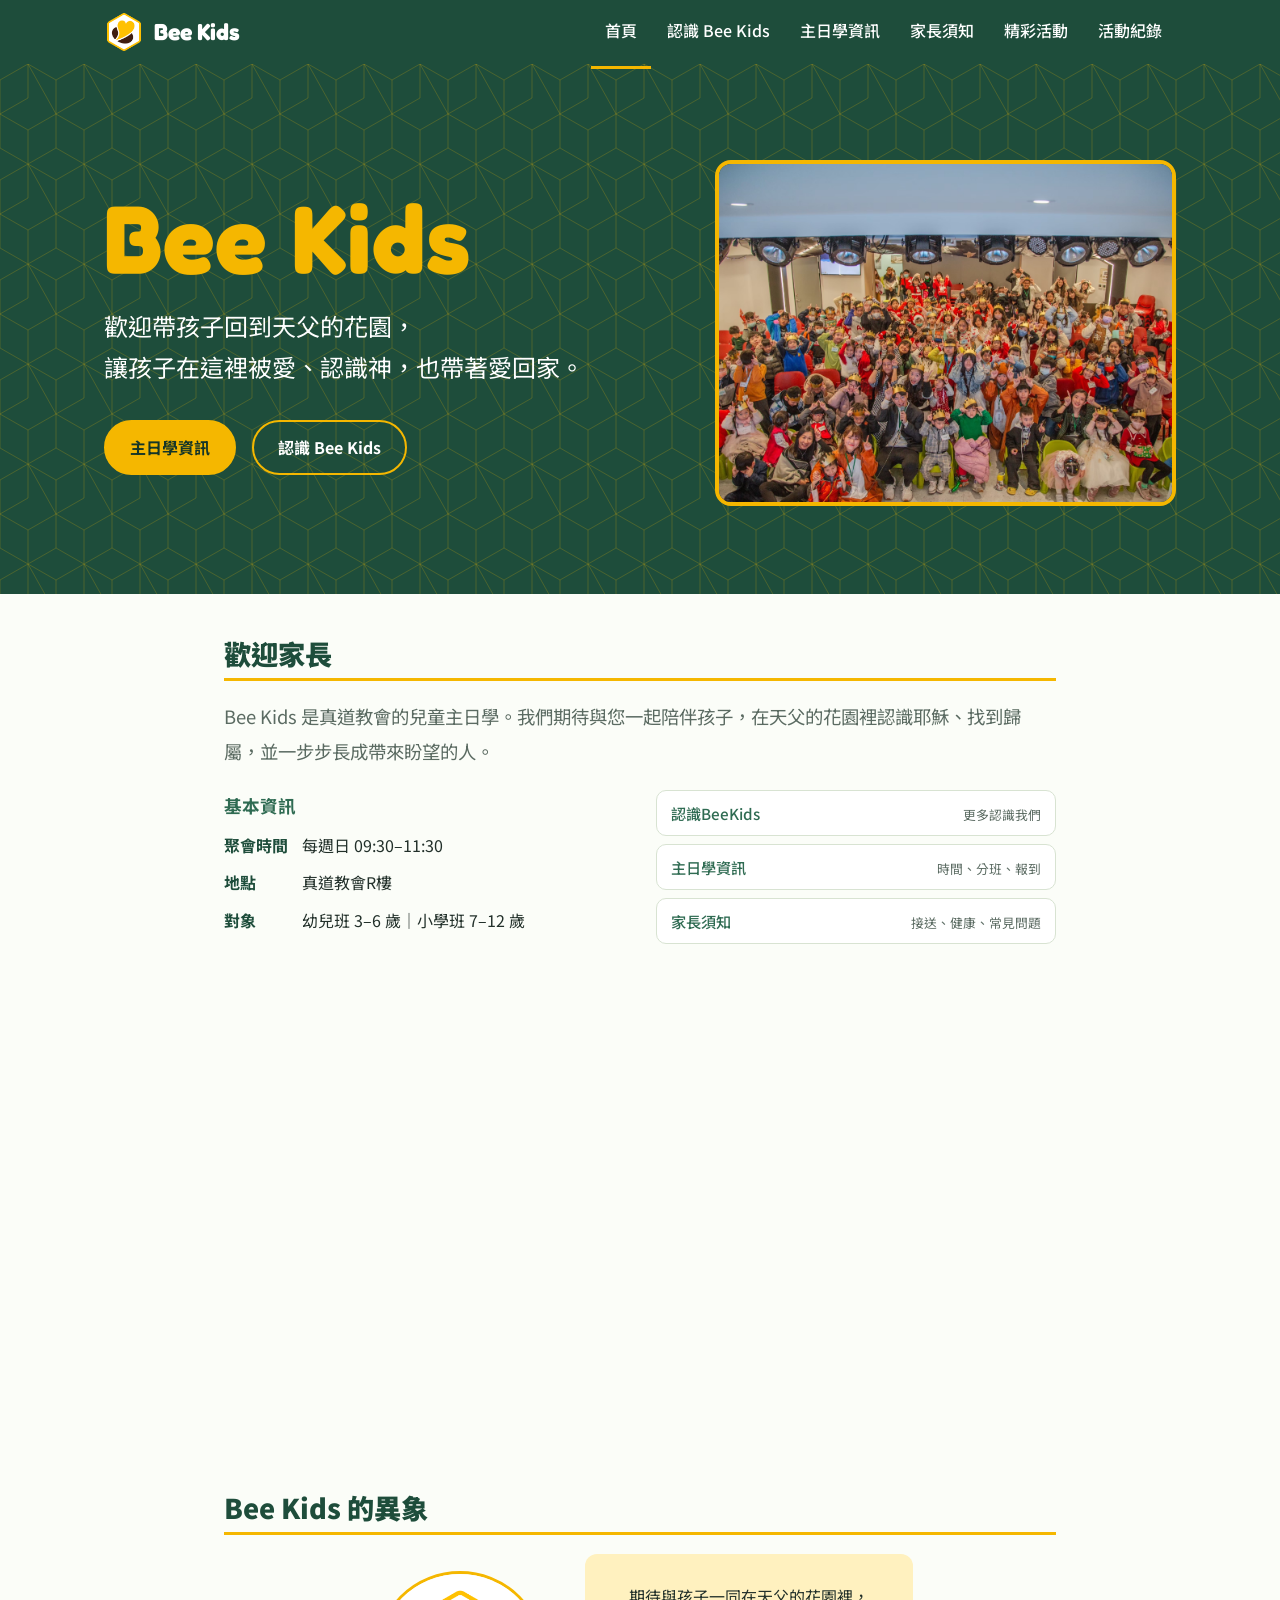
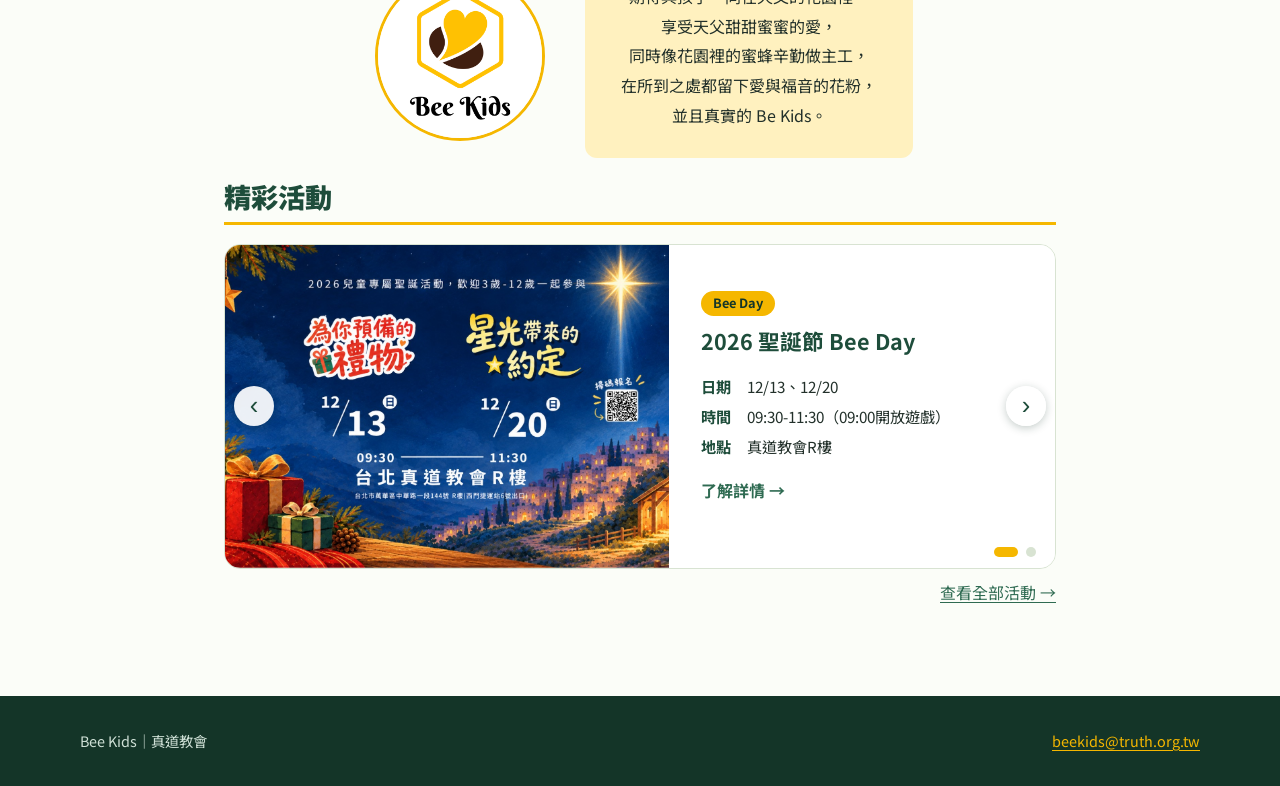
==== commit 4790bf17: "Update index.html" ====
--- a/index.html
+++ b/index.html
@@ -23,7 +23,7 @@
       </div>
     </div>
     <figure class="hero-photo">
-  <img src="assets/img/0705.jpg" alt="Bee Kids 活動合照">
+  <img src="assets/img/main_group.jpg" alt="Bee Kids 活動合照">
 </figure>
   </div>
 </section>
--- a/assets/site.css
+++ b/assets/site.css
@@ -91,11 +91,11 @@
 .links.row a{flex-direction:column;justify-content:center;gap:2px;padding:16px 18px;height:100%;border-radius:10px}
 .split{display:grid;grid-template-columns:1fr 1fr;gap:20px;align-items:stretch;margin:1.2rem 0}
 .split>*{margin:0!important;border-radius:12px}
-.split.has-logo{grid-template-columns:.8fr 1.2fr 1.1fr}
+.split.has-logo.two {display: flex;justify-content: center;align-items: center;gap: 32px;}
 .split-logo{display:flex;align-items:center;justify-content:center;padding:8px}
-.split-logo img{width:100%;max-width:170px;aspect-ratio:1;object-fit:cover;border-radius:50%;border:3px solid var(--honey);background:#fff}
+.split-logo img{width:170%;max-width:170px;aspect-ratio:1;object-fit:cover;border-radius:50%;border:3px solid var(--honey);background:#fff}
 .split-text p{margin:0}
-.split-text{display:flex;align-items:center;justify-content:center;text-align:center;background:var(--honey-soft);padding:28px 20px}
+.split-text{display:flex;align-items:center;justify-content:center;text-align:center;background:var(--honey-soft);padding:28px 36px; border-radius:12px}
 .split .links{border:1px solid var(--line);background:#fff;padding:6px 16px!important;display:flex;flex-direction:column;justify-content:center}
 .split .links li:last-child{border-bottom:0}
 .core{display:grid;grid-template-columns:auto 1fr;gap:40px;align-items:start;margin-top:1rem}
@@ -436,3 +436,54 @@
 .ev-body .facts dd{white-space:nowrap;overflow:hidden;text-overflow:ellipsis}
 .ev-body .facts{grid-template-columns:max-content minmax(0,1fr)}
 .ev-body .facts dt{white-space:nowrap}
+
+.info-with-photo {display: flex;align-items: center;   /* 照片與文字垂直置中 */gap: 20px;}
+.info-photo {width: 220px;aspect-ratio: 4 / 3;object-fit: cover;     /* 照片不變形、自動裁切 */border-radius: 12px;flex-shrink: 0;}
+
+/* 手機：照片放上面，文字在下面 */
+@media (max-width: 600px) {
+.info-with-photo {flex-direction: column;align-items: stretch;}
+.info-photo {width: 100%;}}
+
+
+/* ---------- 活動紀錄（相簿卡片） ---------- */
+.al-grid{display:grid;grid-template-columns:repeat(auto-fill,minmax(250px,1fr));gap:18px}
+.al-card{display:flex;flex-direction:column;background:#fff;border:1px solid var(--line);border-radius:14px;overflow:hidden;box-shadow:0 3px 12px rgba(20,53,40,.07)}
+.al-cover{position:relative;display:block;aspect-ratio:1/1;background:linear-gradient(135deg,var(--honey-soft),#fff);overflow:hidden}
+.al-cover img{position:absolute;inset:0;width:100%;height:100%;object-fit:cover;transition:transform .3s}
+a.al-cover:hover img{transform:scale(1.04)}
+.al-ph{position:absolute;inset:0;display:grid;place-items:center;font:700 1.6rem Fredoka,sans-serif;color:var(--honey)}
+.al-body{display:flex;flex-direction:column;align-items:flex-start;gap:.35rem;padding:14px 18px 18px;flex:1}
+.al-date{margin:0;font-size:.85rem;color:var(--muted);font-variant-numeric:tabular-nums}
+.al-body h3{margin:0;font-size:1.1rem;line-height:1.4;color:var(--garden)}
+.al-note{margin:0;font-size:.9rem;color:var(--muted)}
+.al-body .btn{margin-top:auto;padding:7px 18px;font-size:.92rem}
+.al-body .btn:hover{background:var(--garden);border-color:var(--garden);color:#fff}
+.al-soon{margin-top:auto;font-size:.88rem;color:var(--muted)}
+.al-year{margin-top:3.5rem}
+
+/* ---------- 活動紀錄：標籤與篩選 ---------- */
+.al-filter{display:flex;flex-wrap:wrap;gap:8px;margin:1.2rem 0 .6rem}
+.al-filter button{padding:5px 14px;border:1px solid var(--line);border-radius:999px;background:#fff;color:var(--garden);font:inherit;font-size:.92rem;font-weight:500;cursor:pointer}
+.al-filter button small{margin-left:.45em;color:var(--muted);font-size:.8em}
+.al-filter button:hover{border-color:var(--honey);background:var(--honey-soft)}
+.al-filter button[aria-pressed="true"]{background:var(--garden);border-color:var(--garden);color:#fff}
+.al-filter button[aria-pressed="true"] small{color:#cfe0d6}
+.al-tags{display:flex;flex-wrap:wrap;gap:2px 10px;margin:0;padding:0!important;list-style:none}
+.al-tags li{margin:0}
+.al-tag{padding:0;border:0;background:none;color:var(--leaf);font:inherit;font-size:.82rem;cursor:pointer}
+.al-tag:hover{text-decoration:underline}
+.al-card[hidden],.al-year[hidden]{display:none}
+
+
+/* ---------- 手機版縮小排版（並排 2 張） ---------- */
+@media (max-width: 600px) {
+.al-grid {grid-template-columns: repeat(2, 1fr); /* 強制並排 2 張 */gap: 10px;/* 縮小卡片之間的縫隙 */}
+.al-card {border-radius: 10px;/* 圓角配合縮小 */}
+.al-body {padding: 10px 10px 12px;/* 縮小卡片內部留白 */gap: .25rem;}
+.al-date {font-size: .75rem;/* 日期字體縮小 */}
+.al-body h3 {font-size: .95rem;/* 活動標題縮小 */line-height: 1.3;}
+.al-note {font-size: .8rem; /* 簡介字體縮小 */}
+.al-tag {font-size: .75rem;/* #標籤縮小 */}
+.al-body .btn {padding: 5px 12px;/* 「查看相簿」按鈕縮小 */font-size: .82rem;}
+.al-soon {font-size: .78rem;/* 「相簿整理中」縮小 */}}
--- a/assets/site.css
+++ b/assets/site.css
@@ -91,11 +91,11 @@
 .links.row a{flex-direction:column;justify-content:center;gap:2px;padding:16px 18px;height:100%;border-radius:10px}
 .split{display:grid;grid-template-columns:1fr 1fr;gap:20px;align-items:stretch;margin:1.2rem 0}
 .split>*{margin:0!important;border-radius:12px}
-.split.has-logo{grid-template-columns:.8fr 1.2fr 1.1fr}
+.split.has-logo.two {display: flex;justify-content: center;align-items: center;gap: 32px;}
 .split-logo{display:flex;align-items:center;justify-content:center;padding:8px}
-.split-logo img{width:100%;max-width:170px;aspect-ratio:1;object-fit:cover;border-radius:50%;border:3px solid var(--honey);background:#fff}
+.split-logo img{width:170%;max-width:170px;aspect-ratio:1;object-fit:cover;border-radius:50%;border:3px solid var(--honey);background:#fff}
 .split-text p{margin:0}
-.split-text{display:flex;align-items:center;justify-content:center;text-align:center;background:var(--honey-soft);padding:28px 20px}
+.split-text{display:flex;align-items:center;justify-content:center;text-align:center;background:var(--honey-soft);padding:28px 36px; border-radius:12px}
 .split .links{border:1px solid var(--line);background:#fff;padding:6px 16px!important;display:flex;flex-direction:column;justify-content:center}
 .split .links li:last-child{border-bottom:0}
 .core{display:grid;grid-template-columns:auto 1fr;gap:40px;align-items:start;margin-top:1rem}
@@ -436,3 +436,54 @@
 .ev-body .facts dd{white-space:nowrap;overflow:hidden;text-overflow:ellipsis}
 .ev-body .facts{grid-template-columns:max-content minmax(0,1fr)}
 .ev-body .facts dt{white-space:nowrap}
+
+.info-with-photo {display: flex;align-items: center;   /* 照片與文字垂直置中 */gap: 20px;}
+.info-photo {width: 220px;aspect-ratio: 4 / 3;object-fit: cover;     /* 照片不變形、自動裁切 */border-radius: 12px;flex-shrink: 0;}
+
+/* 手機：照片放上面，文字在下面 */
+@media (max-width: 600px) {
+.info-with-photo {flex-direction: column;align-items: stretch;}
+.info-photo {width: 100%;}}
+
+
+/* ---------- 活動紀錄（相簿卡片） ---------- */
+.al-grid{display:grid;grid-template-columns:repeat(auto-fill,minmax(250px,1fr));gap:18px}
+.al-card{display:flex;flex-direction:column;background:#fff;border:1px solid var(--line);border-radius:14px;overflow:hidden;box-shadow:0 3px 12px rgba(20,53,40,.07)}
+.al-cover{position:relative;display:block;aspect-ratio:1/1;background:linear-gradient(135deg,var(--honey-soft),#fff);overflow:hidden}
+.al-cover img{position:absolute;inset:0;width:100%;height:100%;object-fit:cover;transition:transform .3s}
+a.al-cover:hover img{transform:scale(1.04)}
+.al-ph{position:absolute;inset:0;display:grid;place-items:center;font:700 1.6rem Fredoka,sans-serif;color:var(--honey)}
+.al-body{display:flex;flex-direction:column;align-items:flex-start;gap:.35rem;padding:14px 18px 18px;flex:1}
+.al-date{margin:0;font-size:.85rem;color:var(--muted);font-variant-numeric:tabular-nums}
+.al-body h3{margin:0;font-size:1.1rem;line-height:1.4;color:var(--garden)}
+.al-note{margin:0;font-size:.9rem;color:var(--muted)}
+.al-body .btn{margin-top:auto;padding:7px 18px;font-size:.92rem}
+.al-body .btn:hover{background:var(--garden);border-color:var(--garden);color:#fff}
+.al-soon{margin-top:auto;font-size:.88rem;color:var(--muted)}
+.al-year{margin-top:3.5rem}
+
+/* ---------- 活動紀錄：標籤與篩選 ---------- */
+.al-filter{display:flex;flex-wrap:wrap;gap:8px;margin:1.2rem 0 .6rem}
+.al-filter button{padding:5px 14px;border:1px solid var(--line);border-radius:999px;background:#fff;color:var(--garden);font:inherit;font-size:.92rem;font-weight:500;cursor:pointer}
+.al-filter button small{margin-left:.45em;color:var(--muted);font-size:.8em}
+.al-filter button:hover{border-color:var(--honey);background:var(--honey-soft)}
+.al-filter button[aria-pressed="true"]{background:var(--garden);border-color:var(--garden);color:#fff}
+.al-filter button[aria-pressed="true"] small{color:#cfe0d6}
+.al-tags{display:flex;flex-wrap:wrap;gap:2px 10px;margin:0;padding:0!important;list-style:none}
+.al-tags li{margin:0}
+.al-tag{padding:0;border:0;background:none;color:var(--leaf);font:inherit;font-size:.82rem;cursor:pointer}
+.al-tag:hover{text-decoration:underline}
+.al-card[hidden],.al-year[hidden]{display:none}
+
+
+/* ---------- 手機版縮小排版（並排 2 張） ---------- */
+@media (max-width: 600px) {
+.al-grid {grid-template-columns: repeat(2, 1fr); /* 強制並排 2 張 */gap: 10px;/* 縮小卡片之間的縫隙 */}
+.al-card {border-radius: 10px;/* 圓角配合縮小 */}
+.al-body {padding: 10px 10px 12px;/* 縮小卡片內部留白 */gap: .25rem;}
+.al-date {font-size: .75rem;/* 日期字體縮小 */}
+.al-body h3 {font-size: .95rem;/* 活動標題縮小 */line-height: 1.3;}
+.al-note {font-size: .8rem; /* 簡介字體縮小 */}
+.al-tag {font-size: .75rem;/* #標籤縮小 */}
+.al-body .btn {padding: 5px 12px;/* 「查看相簿」按鈕縮小 */font-size: .82rem;}
+.al-soon {font-size: .78rem;/* 「相簿整理中」縮小 */}}
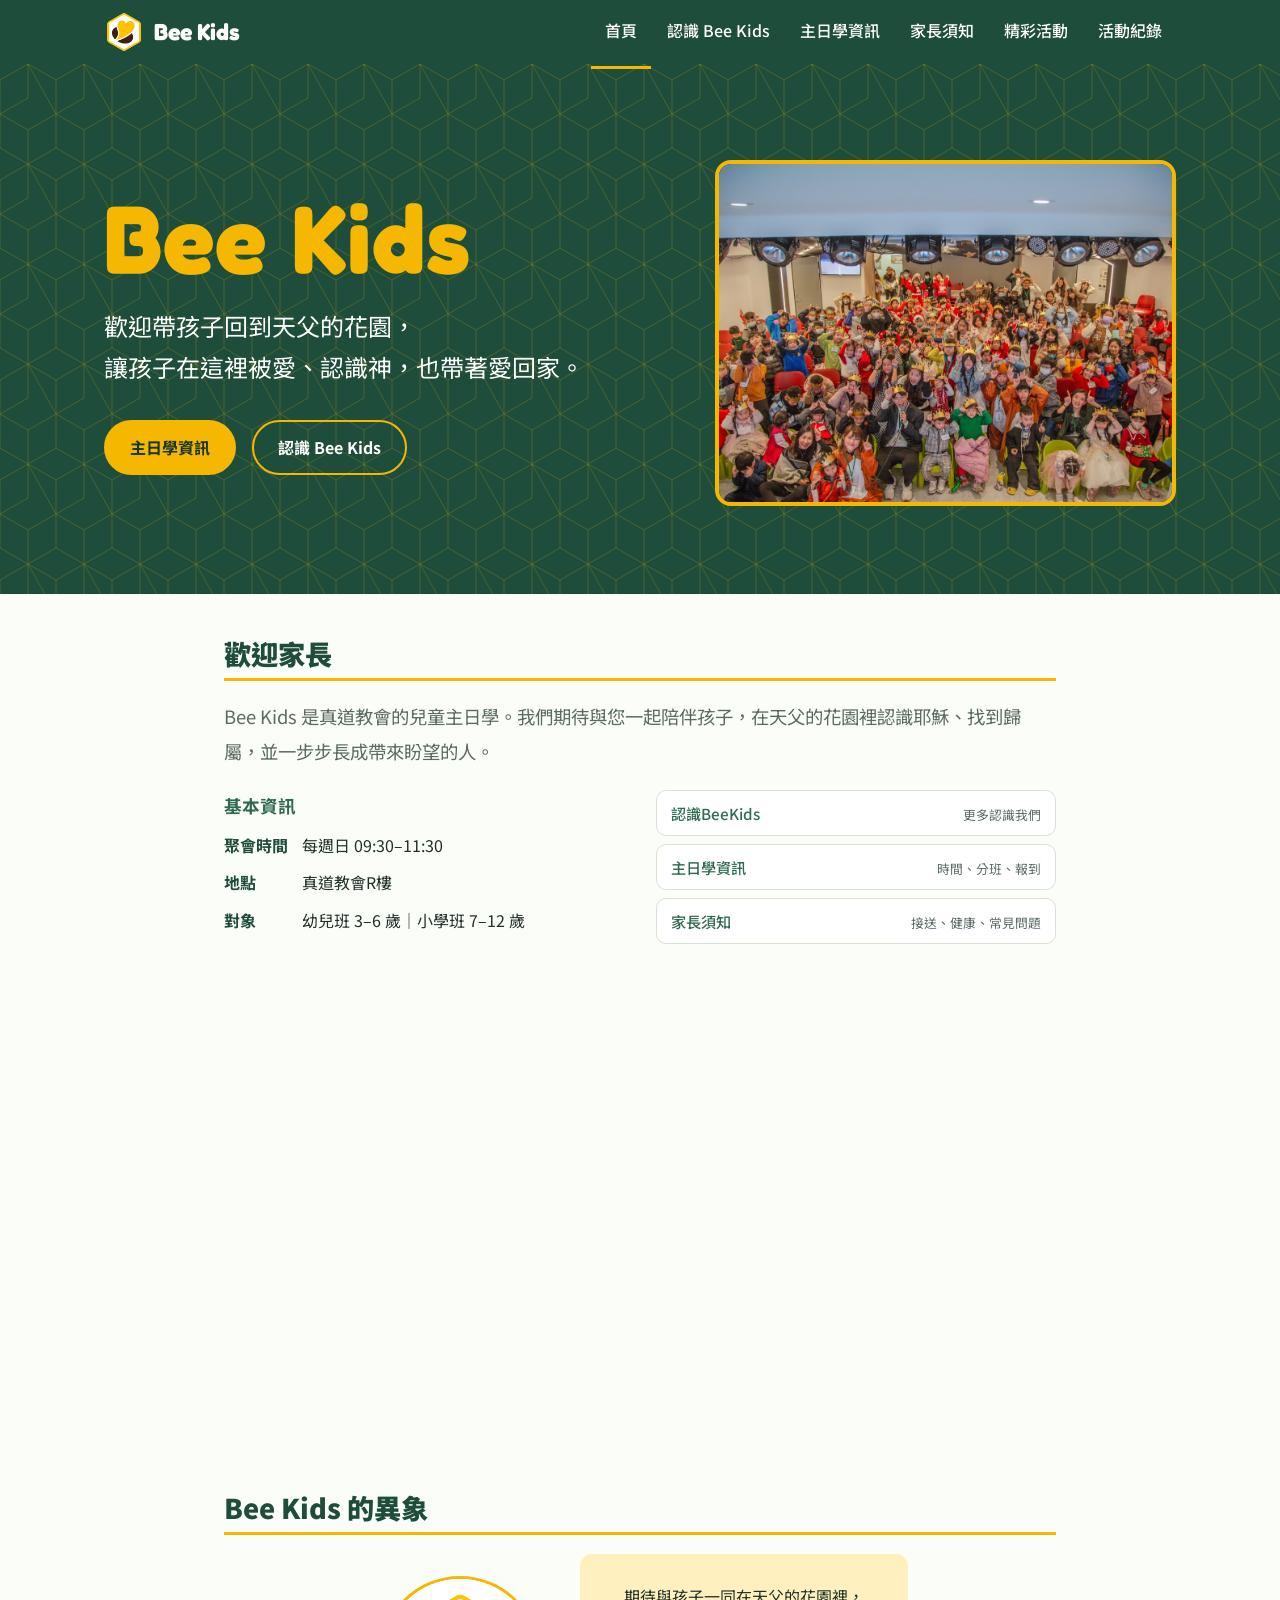
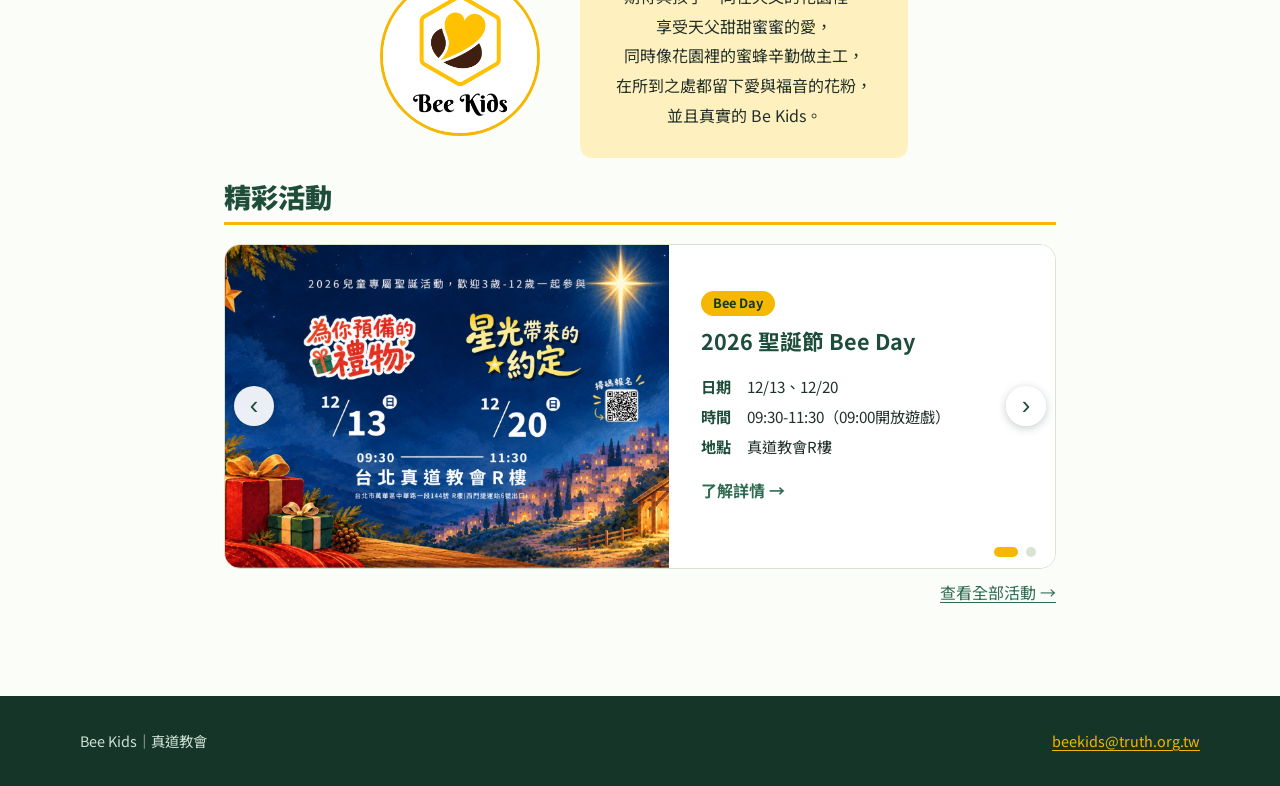
==== commit 658e4fbe: "Update index.html" ====
--- a/index.html
+++ b/index.html
@@ -7,7 +7,6 @@
 <meta name="description" content="Bee Kids 兒童主日學家長平台：認識我們、主日學資訊、家長須知與年度行事曆。">
 <link rel="stylesheet" href="assets/site.css">
 <script defer src="assets/site.js"></script>
-<link rel="stylesheet" href="assets/site.css">
 <script defer src="assets/events-carousel.js"></script>
 </head>
 <body class="home">
@@ -66,11 +65,15 @@
 <h2 id="brand">Bee Kids 的異象</h2>
 <div class="split has-logo two">
   <div class="split-logo"><img src="assets/img/BeeKids_白底.jpg" alt="Bee Kids LOGO"></div>
-  <div class="split-text"><p>期待與孩子一同在天父的花園裡，<br>
-    享受天父甜甜蜜蜜的愛，<br>
-    同時像花園裡的蜜蜂辛勤做主工，<br>
-    在所到之處都留下愛與福音的花粉，<br>
-    並且真實的 Be Kids。</p></div>
+  <div class="split-text">
+    <p>
+      期待與孩子一同在天父的花園裡，<br>
+      享受天父甜甜蜜蜜的愛，<br>
+      同時像花園裡的蜜蜂辛勤做主工，<br>
+      在所到之處都留下愛與福音的花粉，<br>
+      並且真實的 Be Kids。
+    </p>
+  </div>
 </div>
 
   <section id="events-home" data-events-carousel hidden>
--- a/assets/site.css
+++ b/assets/site.css
@@ -487,3 +487,33 @@
 .al-tag {font-size: .75rem;/* #標籤縮小 */}
 .al-body .btn {padding: 5px 12px;/* 「查看相簿」按鈕縮小 */font-size: .82rem;}
 .al-soon {font-size: .78rem;/* 「相簿整理中」縮小 */}}
+
+/* =========================================================
+   修正：首頁「異象」與「精彩活動」手機版排版
+   ========================================================= */
+
+/* 1. 修正異象 LOGO 尺寸比例（原本 170% 容易溢出） */
+.split-logo img {width: 160px;max-width: 100%;height: auto;aspect-ratio: 1 / 1;object-fit: contain; /* 若 LOGO 周圍有文字，contain 才不會切到邊緣 */}
+
+@media (max-width: 760px) {/* 異象區塊改為上下排列，留出呼吸空間 */
+.split.has-logo.two {flex-direction: column;gap: 16px;}
+.split-logo img {width: 120px;}
+.split-text {width: 100%;padding: 20px 18px;line-height: 1.85;}
+/* 手機版隱藏強制斷行，讓文字自然排版 */
+.split-text .pc-br {display: none;}
+
+/* 2. 修正精彩活動輪播：手機版改為「上圖下文」單欄 */
+.ev-slide {grid-template-columns: minmax(0, 1fr) !important;}
+.ev-slide figure {min-height: 0;aspect-ratio: 16 / 9;}
+.ev-slide img {width: 100%;height: 100%;object-fit: cover;}
+.ev-body {padding: 18px 18px 42px;}
+
+/* 解除單行截斷，讓活動標題與資訊在手機上完整顯示、正常換行 */
+.ev-body h3,
+.ev-s,
+.ev-body .facts dd {white-space: normal !important;overflow: visible !important;text-overflow: clip !important;}
+.ev-body h3 {font-size: 1.15rem;line-height: 1.4;}
+.ev-body .facts {grid-template-columns: max-content 1fr;gap: 4px 12px;font-size: 0.9rem;}
+
+/* 左右切換按鈕對齊 16:9 圖片的垂直正中央 */
+.ev-nav-btn {top: calc((100vw - 32px) * 9 / 32);}}
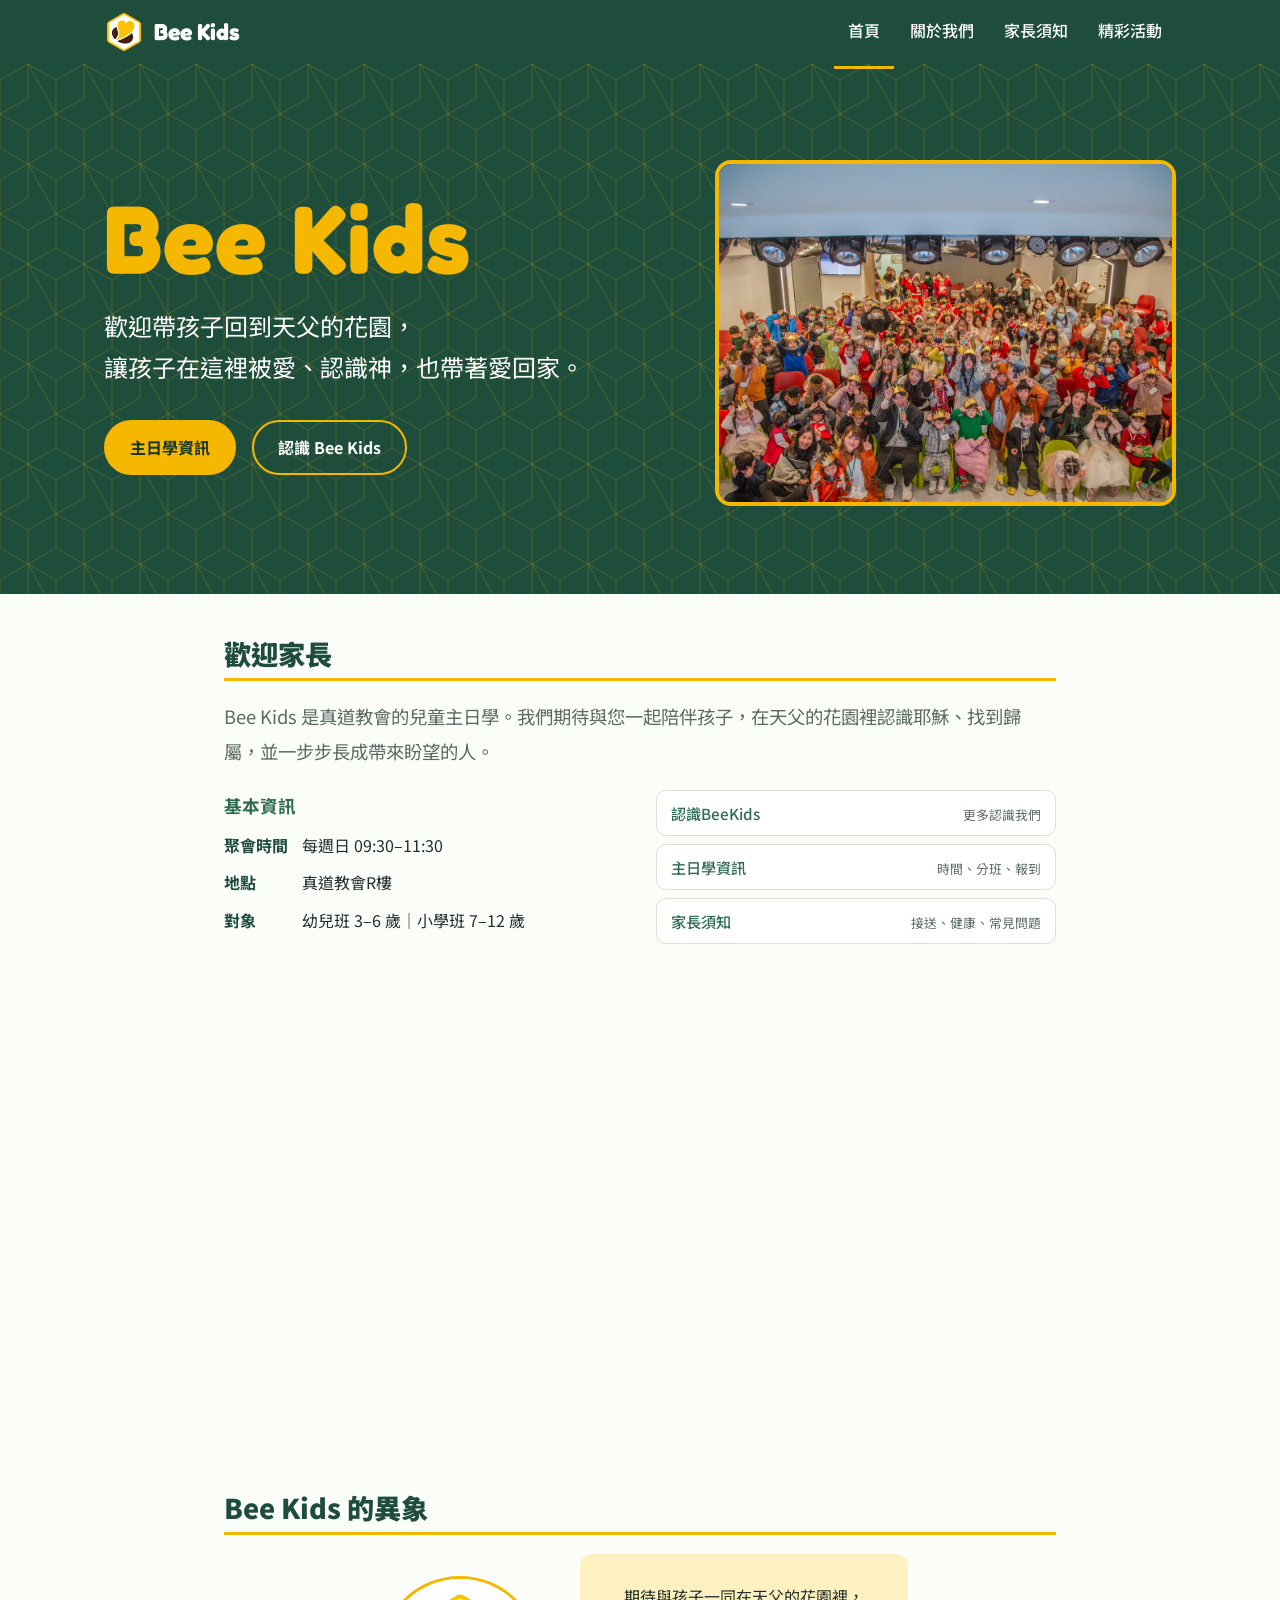
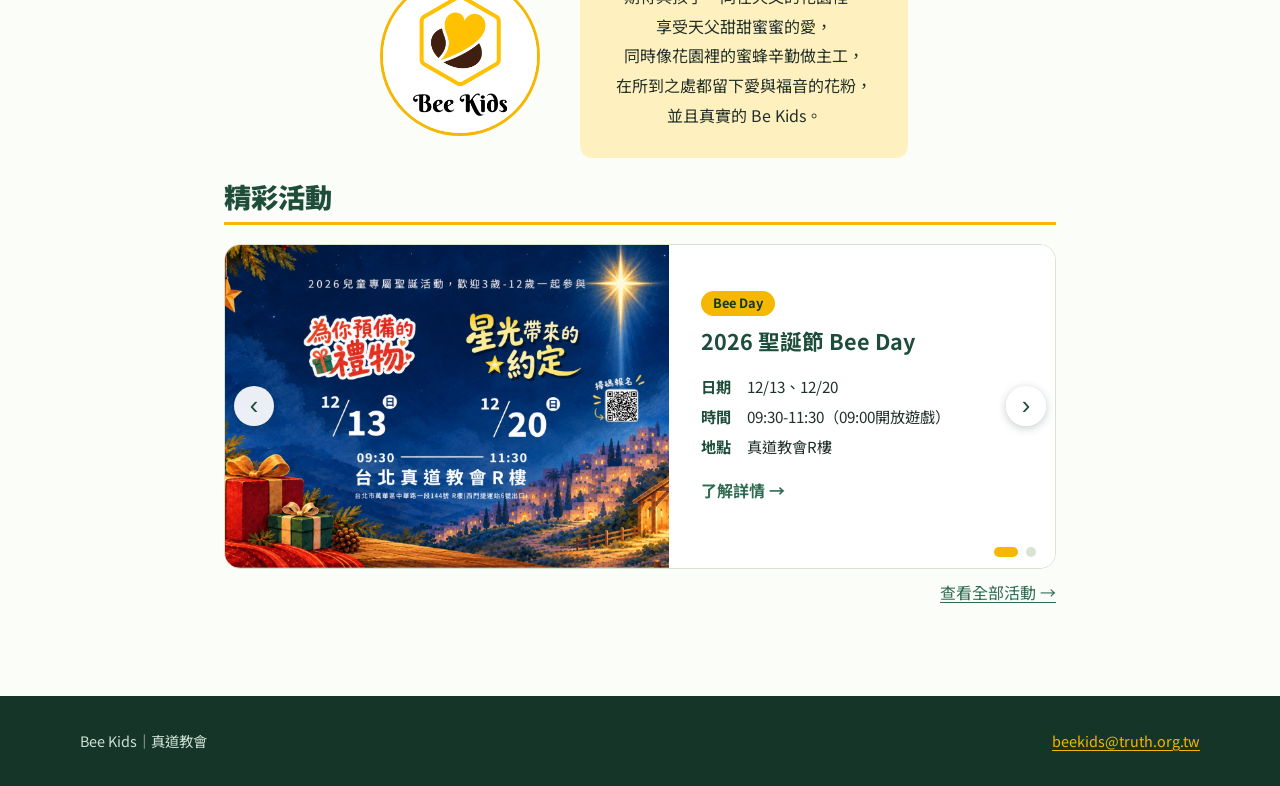
==== commit a4f27c19: "Update index.html" ====
--- a/index.html
+++ b/index.html
@@ -79,7 +79,7 @@
   <section id="events-home" data-events-carousel hidden>
   <h2>精彩活動</h2>
   <div class="ev-car-mount"></div>
-  <p class="ev-more"><a href="parents/events.html">查看全部活動 →</a></p>
+  <p class="ev-more"><a href="parents/ongoing.html">查看全部活動 →</a></p>
 </section>
 
 
